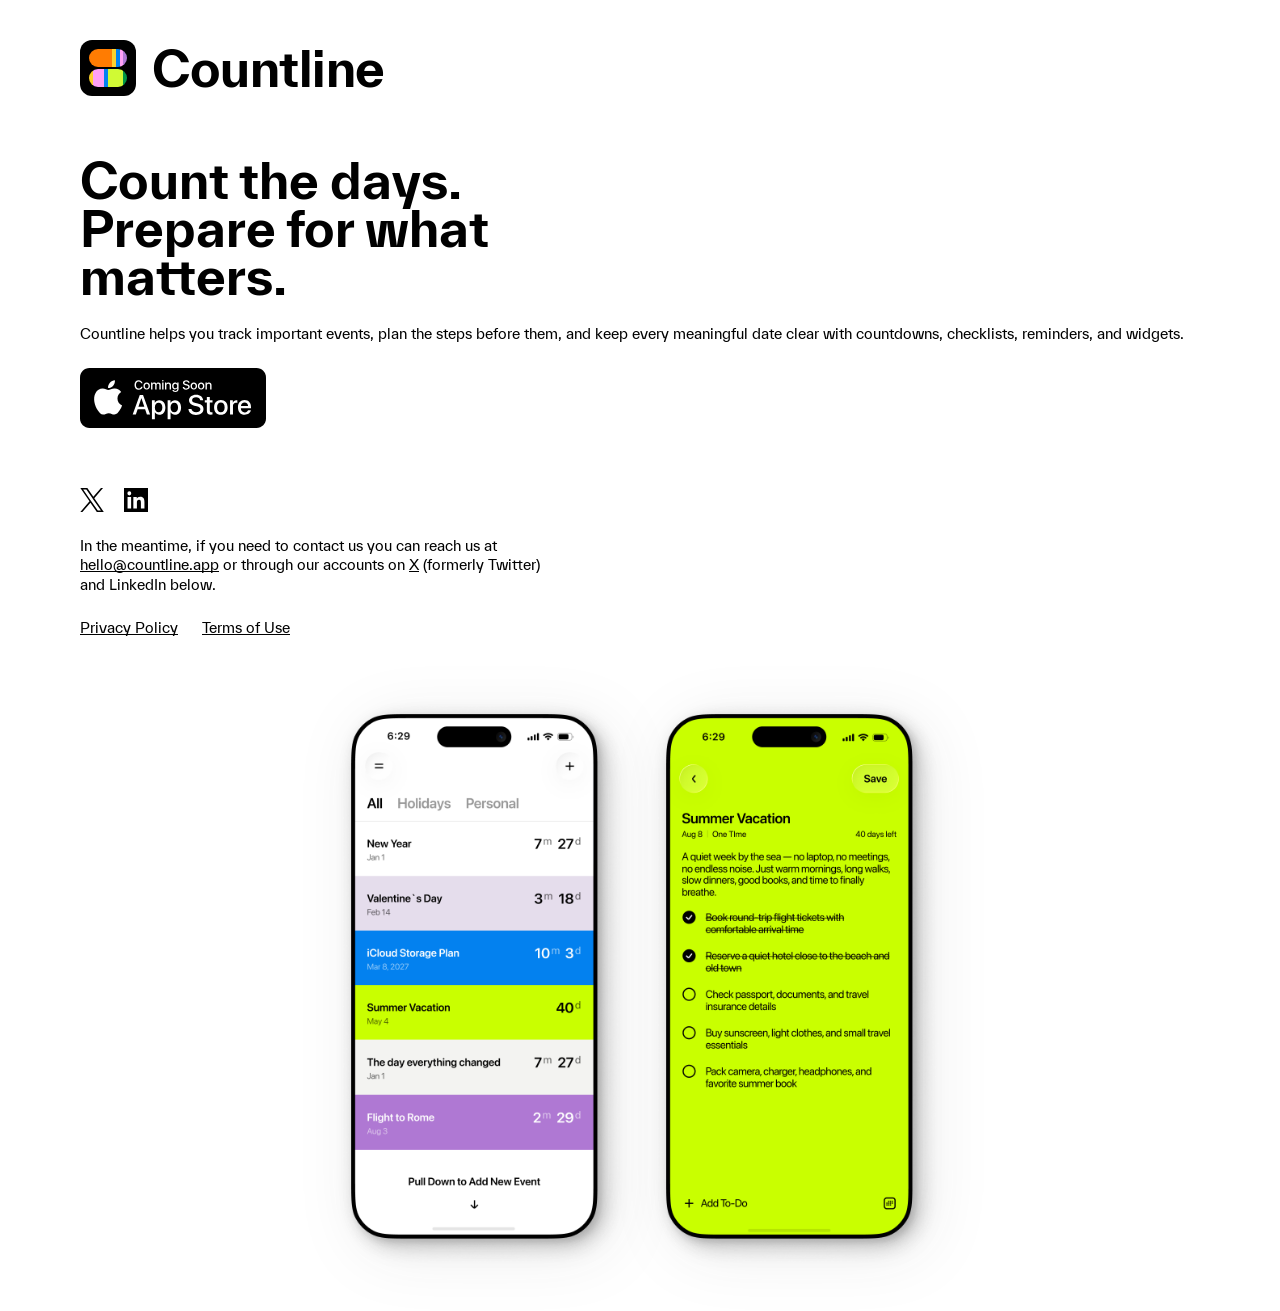
==== index.html @ 4ecd0f6c "clicky" ====
<!DOCTYPE html>
<html lang="en">
<head>
  <meta charset="UTF-8">
  <meta name="viewport" content="width=device-width, initial-scale=1.0">
  <link rel="icon" type="image/svg+xml" href="img/favicon.svg">
  <title>Countline — Count the days. Prepare for what matters.</title>
  <meta name="description" content="Countline helps you track important events, plan the steps before them, and keep every meaningful date clear with countdowns, checklists, reminders, and widgets.">
  <style>
    @font-face {
      font-family: 'TWK Everett';
      src: url('font/TWKEverett-Regular-web.woff2') format('woff2'),
           url('font/TWKEverett-Regular-web.woff') format('woff'),
           url('font/TWKEverett-Regular-web.ttf') format('truetype');
      font-weight: 400;
      font-style: normal;
      font-display: swap;
    }
    @font-face {
      font-family: 'TWK Everett';
      src: url('font/TWKEverett-Bold-web.woff2') format('woff2'),
           url('font/TWKEverett-Bold-web.woff') format('woff'),
           url('font/TWKEverett-Bold-web.ttf') format('truetype');
      font-weight: 700;
      font-style: normal;
      font-display: swap;
    }

    *, *::before, *::after {
      margin: 0;
      padding: 0;
      box-sizing: border-box;
    }

    html {
      -webkit-text-size-adjust: 100%;
    }

    body {
      font-family: 'TWK Everett', sans-serif;
      background: #fff;
      color: #000;
      overflow-x: hidden;
      min-height: 100vh;
    }

    a {
      color: inherit;
    }

    .page {
      position: relative;
      width: 100%;
      max-width: 1440px;
      margin: 0 auto;
      height: 100vh;
      padding: 0 120px;
      overflow: hidden;
    }

    /* ── Logo ── */
    .logo {
      display: flex;
      align-items: center;
      gap: 16px;
      position: absolute;
      top: 60px;
      left: 120px;
    }

    .logo-icon {
      width: 56px;
      height: 56px;
      background: #000;
      border-radius: 12px;
      position: relative;
      overflow: hidden;
      flex-shrink: 0;
    }

    .logo-icon .row {
      position: absolute;
      left: 8.75px;
      height: 18.15px;
      width: 38.5px;
      display: flex;
      border-radius: 124px;
      overflow: hidden;
    }

    .logo-icon .row:first-child { top: 8.75px; border-radius: 124px; }
    .logo-icon .row:last-child { bottom: 8.75px; border-radius: 248px; }

    .logo-icon .bar { height: 100%; }
    .logo-icon .row:first-child .bar:nth-child(1) { width: 23.1px; background: #ff7c02; }
    .logo-icon .row:first-child .bar:nth-child(2) { width: 3.85px; background: #fcd12d; }
    .logo-icon .row:first-child .bar:nth-child(3) { width: 3.85px; background: #0381ef; }
    .logo-icon .row:first-child .bar:nth-child(4) { width: 3.85px; background: #ffa0f6; }
    .logo-icon .row:first-child .bar:nth-child(5) { width: 3.85px; background: #af78d3; }
    .logo-icon .row:last-child .bar:nth-child(1) { width: 3.85px; background: #fcd12d; }
    .logo-icon .row:last-child .bar:nth-child(2) { width: 11.55px; background: #ffa0f6; }
    .logo-icon .row:last-child .bar:nth-child(3) { width: 3.85px; background: #0381ef; }
    .logo-icon .row:last-child .bar:nth-child(4) { width: 15.4px; background: #d0fa34; }
    .logo-icon .row:last-child .bar:nth-child(5) { width: 3.85px; background: #019644; }

    .logo-text {
      font-weight: 700;
      font-size: 48px;
      line-height: 1;
      letter-spacing: -0.01em;
    }

    /* ── Content ── */
    .content {
      position: absolute;
      top: calc(50% - 39px);
      transform: translateY(-50%);
      left: 120px;
      max-width: 480px;
      display: flex;
      flex-direction: column;
      gap: 24px;
    }

    .headline {
      font-weight: 700;
      font-size: 48px;
      line-height: 1;
    }

    .description {
      font-weight: 400;
      font-size: 14px;
      line-height: 1.4;
    }

    /* ── App Store Button ── */
    .store-button {
      display: inline-block;
      transition: opacity 0.2s;
    }

    .store-button:hover {
      opacity: 0.85;
    }

    .store-button img {
      display: block;
      width: 186px;
      height: 60px;
    }

    /* ── Bottom Section ── */
    .bottom {
      position: absolute;
      bottom: 60px;
      left: 120px;
      max-width: 480px;
      display: flex;
      flex-direction: column;
      gap: 24px;
    }

    .social-icons {
      display: flex;
      align-items: center;
      gap: 20px;
    }

    .social-icons a {
      display: flex;
      text-decoration: none;
      color: #000;
      transition: opacity 0.2s;
    }

    .social-icons a:hover {
      opacity: 0.6;
    }

    .social-icons svg {
      width: 24px;
      height: 24px;
    }

    .contact-text {
      font-size: 14px;
      line-height: 1.4;
      font-weight: 400;
    }

    .contact-text a {
      text-decoration: underline;
      text-decoration-skip-ink: none;
    }

    .legal-links {
      display: flex;
      gap: 24px;
      font-size: 14px;
      line-height: 1.4;
    }

    .legal-links a {
      text-decoration: underline;
      text-decoration-skip-ink: none;
    }

    /* ── Phone Mockups ── */
    .phones {
      position: absolute;
      left: 620px;
      right: 120px;
      top: 60px;
      bottom: 60px;
      display: flex;
      gap: 20px;
      align-items: center;
      justify-content: center;
    }

    .phone {
      flex: 1 1 0;
      min-width: 0;
      max-height: 100%;
      display: flex;
      align-items: center;
      justify-content: center;
      filter: drop-shadow(5px 5px 10px rgba(28,28,28,0.15)) drop-shadow(10px 10px 30px rgba(28,28,28,0.1));
    }

    .phone img {
      display: block;
      max-height: calc(100vh - 120px);
      max-width: 100%;
      width: auto;
      height: auto;
    }

    /* ── Responsive: Large screens ── */
    @media (min-width: 1441px) {
      .page {
        max-width: none;
        padding: 0 6vw;
      }

      .logo {
        left: 6vw;
      }

      .content {
        left: 6vw;
      }

      .bottom {
        left: 6vw;
      }

      .phones {
        left: calc(6vw + 540px);
        right: 6vw;
      }
    }

    /* ── Responsive: Tablet ── */
    @media (max-width: 1320px) {
      .page {
        height: auto;
        min-height: auto;
        padding: 40px 80px;
        overflow: visible;
      }

      .logo {
        position: static;
      }

      .content {
        position: static;
        transform: none;
        max-width: 100%;
        margin-top: 60px;
      }

      .bottom {
        position: static;
        max-width: 480px;
        margin-top: 60px;
      }

      .phones {
        position: relative;
        left: auto;
        right: auto;
        top: auto;
        bottom: auto;
        margin-top: 60px;
        margin-left: -10px;
        margin-right: -10px;
        justify-content: center;
      }

      .phone {
        width: 295px;
        flex: 0 0 auto;
        max-height: none;
      }

      .phone img {
        width: 100%;
        height: auto;
        max-height: none;
        max-width: none;
      }
    }

    /* ── Responsive: Mobile ── */
    @media (max-width: 520px) {
      .page {
        padding: 20px;
      }

      .logo {
        gap: 11px;
      }

      .logo-icon {
        width: 40px;
        height: 40px;
        border-radius: 9px;
      }

      .logo-icon .row {
        left: 6.25px;
        height: 13px;
        width: 27.5px;
      }

      .logo-icon .row:first-child { top: 6.25px; }
      .logo-icon .row:last-child { bottom: 6.25px; }

      .logo-icon .row:first-child .bar:nth-child(1) { width: 16.5px; }
      .logo-icon .row:first-child .bar:nth-child(2) { width: 2.75px; }
      .logo-icon .row:first-child .bar:nth-child(3) { width: 2.75px; }
      .logo-icon .row:first-child .bar:nth-child(4) { width: 2.75px; }
      .logo-icon .row:first-child .bar:nth-child(5) { width: 2.75px; }
      .logo-icon .row:last-child .bar:nth-child(1) { width: 2.75px; }
      .logo-icon .row:last-child .bar:nth-child(2) { width: 8.25px; }
      .logo-icon .row:last-child .bar:nth-child(3) { width: 2.75px; }
      .logo-icon .row:last-child .bar:nth-child(4) { width: 11px; }
      .logo-icon .row:last-child .bar:nth-child(5) { width: 2.75px; }

      .logo-text {
        font-size: 34px;
      }

      .content {
        margin-top: 40px;
      }

      .headline {
        font-size: 36px;
      }

      .phones {
        margin-top: 40px;
        margin-left: -20px;
        margin-right: -20px;
        padding: 0 20px;
        justify-content: center;
      }

      .phone-2 {
        display: none;
      }
    }

    @media (max-width: 380px) {
      .phone {
        width: 270px;
      }
    }
  </style>
</head>
<body>
  <div class="page">
    <!-- Logo -->
    <div class="logo">
      <div class="logo-icon">
        <div class="row">
          <div class="bar"></div>
          <div class="bar"></div>
          <div class="bar"></div>
          <div class="bar"></div>
          <div class="bar"></div>
        </div>
        <div class="row">
          <div class="bar"></div>
          <div class="bar"></div>
          <div class="bar"></div>
          <div class="bar"></div>
          <div class="bar"></div>
        </div>
      </div>
      <span class="logo-text">Countline</span>
    </div>

    <!-- Main Content -->
    <div class="content">
      <h1 class="headline">Count the days.<br>Prepare for what<br>matters.</h1>
      <p class="description">Countline helps you track important events, plan the steps before them, and keep every meaningful date clear with countdowns, checklists, reminders, and widgets.</p>
      <a href="#" class="store-button" aria-label="Download on the App Store">
        <img src="img/appstore-button.svg" alt="Coming Soon on the App Store" width="186" height="60">
      </a>
    </div>

    <!-- Bottom -->
    <div class="bottom">
      <div class="social-icons">
        <a href="https://x.com/countlineapp" target="_blank" rel="noopener" aria-label="X (formerly Twitter)">
          <svg viewBox="0 0 24 24" fill="none" xmlns="http://www.w3.org/2000/svg">
            <path d="M14.29 10.16L23.03 0h-2.07l-7.6 8.83L7.33 0H.34l9.16 13.34L.34 24h2.07l8.01-9.31 6.4 9.31h6.99l-9.5-13.84Zm-2.84 3.3l-.93-1.33L3.16 1.56h3.18l5.96 8.53.93 1.33 7.75 11.09h-3.18l-6.35-9.05Z" fill="currentColor"/>
          </svg>
        </a>
        <a href="https://linkedin.com/company/countlineapp" target="_blank" rel="noopener" aria-label="LinkedIn">
          <svg viewBox="0 0 24 24" fill="none" xmlns="http://www.w3.org/2000/svg">
            <path d="M24 24H0V0h24v24ZM3.55 20.46h3.57V9H3.55v11.46ZM16.18 8.72c-1.73 0-2.9.95-3.37 1.85h-.05V9H9.35v11.46h3.56v-5.67c0-1.49.28-2.94 2.13-2.94 1.83 0 1.85 1.71 1.85 3.04v5.57h3.56v-6.28c0-3.09-.67-5.46-4.27-5.46ZM5.33 3.3a2.07 2.07 0 0 0 0 4.13 2.07 2.07 0 0 0 0-4.13Z" fill="currentColor"/>
          </svg>
        </a>
      </div>
      <p class="contact-text">In the meantime, if you need to contact us you can reach us at <a href="mailto:hello@countline.app">hello@countline.app</a> or through our accounts on <a href="https://x.com/countlineapp" target="_blank" rel="noopener">X</a> (formerly Twitter) and LinkedIn below.</p>
      <div class="legal-links">
        <a href="privacy.html">Privacy Policy</a>
        <a href="terms.html">Terms of Use</a>
      </div>
    </div>

    <!-- Phone Mockups -->
    <div class="phones">
      <div class="phone phone-1">
        <img src="img/phone-events.png" alt="Countline app showing event countdown list" width="730" height="1418">
      </div>
      <div class="phone phone-2">
        <img src="img/phone-detail.png" alt="Countline app showing Summer Vacation event details with checklist" width="730" height="1418">
      </div>
    </div>
  </div>
  <script async data-id="101505988" src="//static.getclicky.com/js"></script>
  <noscript><p><img alt="Clicky" width="1" height="1" src="//in.getclicky.com/101505988ns.gif" /></p></noscript>
</body>
</html>
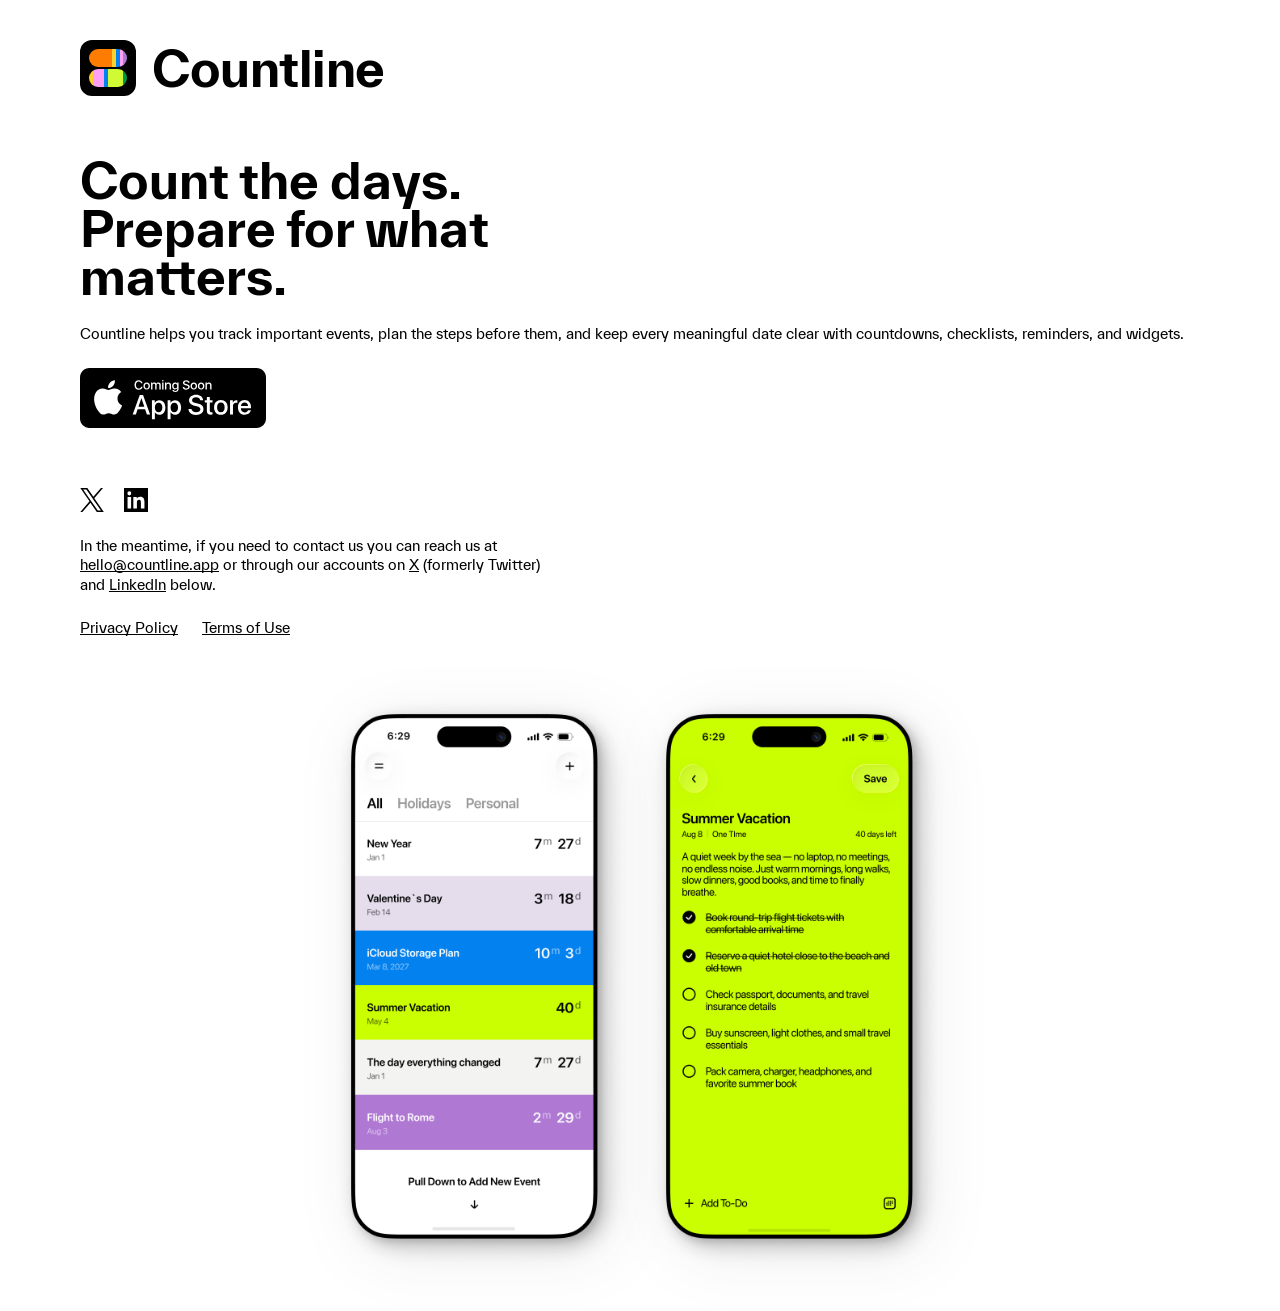
==== commit 35b538b6: "linkedin link" ====
--- a/index.html
+++ b/index.html
@@ -4,8 +4,9 @@
   <meta charset="UTF-8">
   <meta name="viewport" content="width=device-width, initial-scale=1.0">
   <link rel="icon" type="image/svg+xml" href="img/favicon.svg">
-  <title>Countline — Count the days. Prepare for what matters.</title>
-  <meta name="description" content="Countline helps you track important events, plan the steps before them, and keep every meaningful date clear with countdowns, checklists, reminders, and widgets.">
+  <title>Countline — Countdown App for Important Dates</title>
+  <meta name="description" content="Count days until important events, plan with checklists, set reminders, and keep upcoming moments visible with clean widgets.">
+  <meta name="keywords" content="countdown app, event planner, date tracker, days counter, checklist app, reminders, widgets, birthday countdown, vacation countdown, anniversary countdown, goal tracker, holiday countdown, milestone tracker, todo checklist, personal planner">
   <style>
     @font-face {
       font-family: 'TWK Everett';
@@ -428,7 +429,7 @@
           </svg>
         </a>
       </div>
-      <p class="contact-text">In the meantime, if you need to contact us you can reach us at <a href="mailto:hello@countline.app">hello@countline.app</a> or through our accounts on <a href="https://x.com/countlineapp" target="_blank" rel="noopener">X</a> (formerly Twitter) and LinkedIn below.</p>
+      <p class="contact-text">In the meantime, if you need to contact us you can reach us at <a href="mailto:hello@countline.app">hello@countline.app</a> or through our accounts on <a href="https://x.com/countlineapp" target="_blank" rel="noopener">X</a> (formerly Twitter) and <a href="https://linkedin.com/company/countlineapp" target="_blank" rel="noopener">LinkedIn</a> below.</p>
       <div class="legal-links">
         <a href="privacy.html">Privacy Policy</a>
         <a href="terms.html">Terms of Use</a>
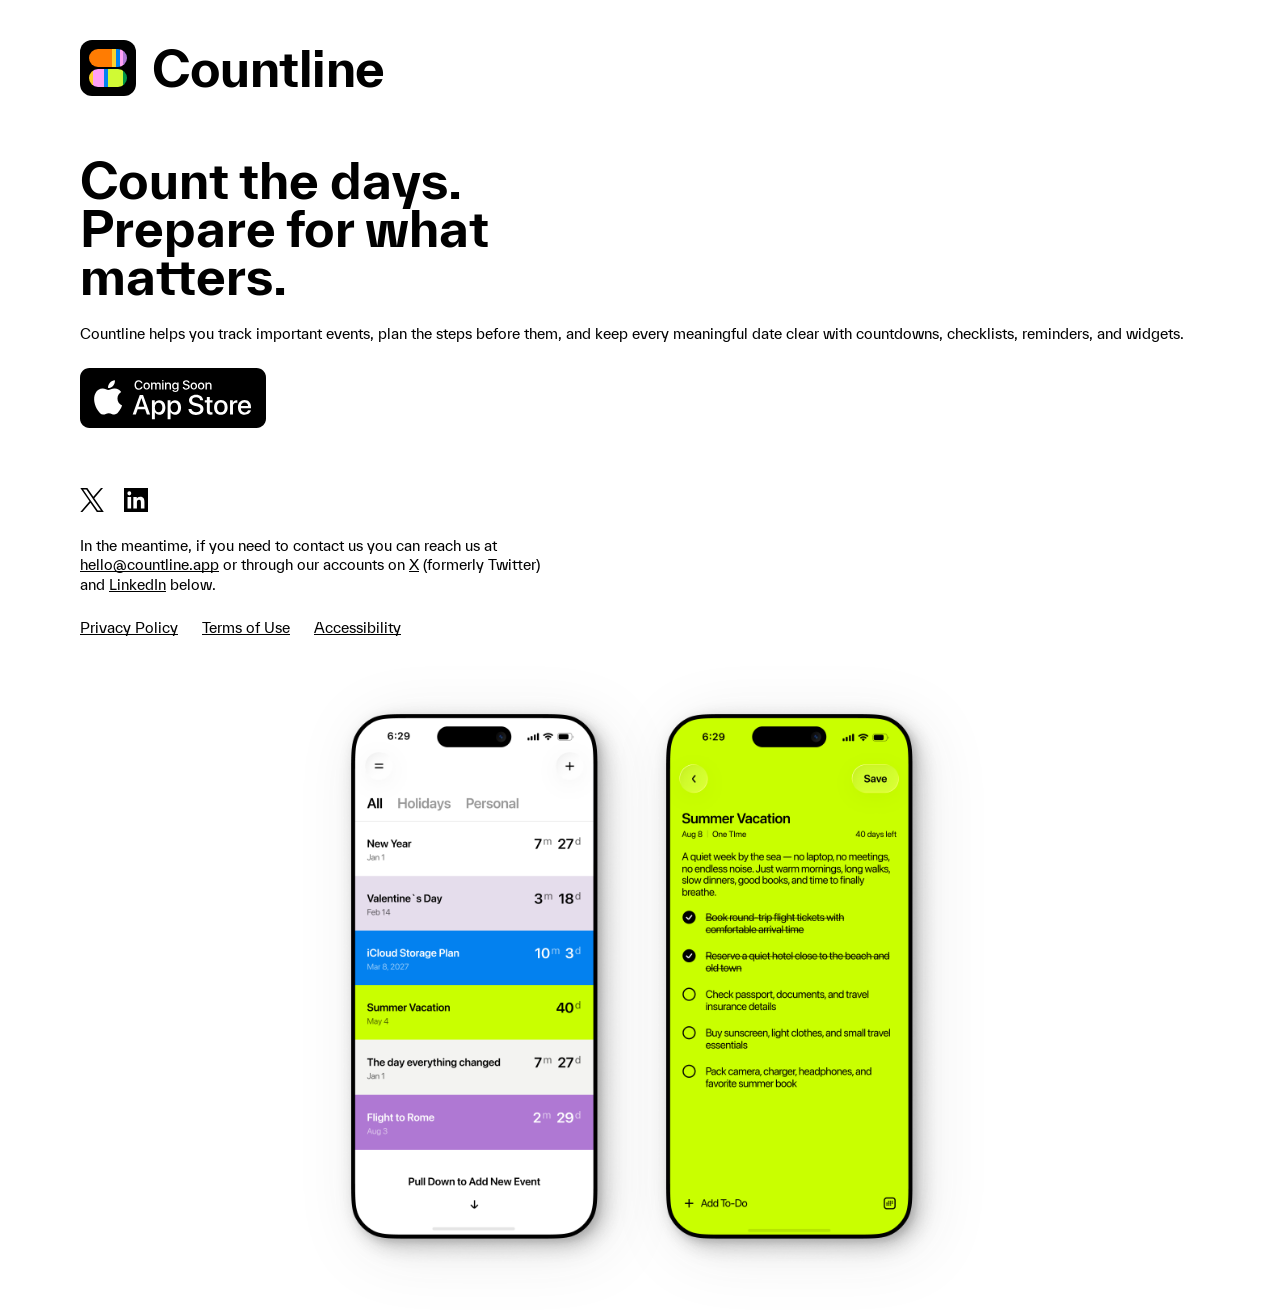
==== commit e16aded9: "accessibility" ====
--- a/index.html
+++ b/index.html
@@ -7,383 +7,9 @@
   <title>Countline — Countdown App for Important Dates</title>
   <meta name="description" content="Count days until important events, plan with checklists, set reminders, and keep upcoming moments visible with clean widgets.">
   <meta name="keywords" content="countdown app, event planner, date tracker, days counter, checklist app, reminders, widgets, birthday countdown, vacation countdown, anniversary countdown, goal tracker, holiday countdown, milestone tracker, todo checklist, personal planner">
-  <style>
-    @font-face {
-      font-family: 'TWK Everett';
-      src: url('font/TWKEverett-Regular-web.woff2') format('woff2'),
-           url('font/TWKEverett-Regular-web.woff') format('woff'),
-           url('font/TWKEverett-Regular-web.ttf') format('truetype');
-      font-weight: 400;
-      font-style: normal;
-      font-display: swap;
-    }
-    @font-face {
-      font-family: 'TWK Everett';
-      src: url('font/TWKEverett-Bold-web.woff2') format('woff2'),
-           url('font/TWKEverett-Bold-web.woff') format('woff'),
-           url('font/TWKEverett-Bold-web.ttf') format('truetype');
-      font-weight: 700;
-      font-style: normal;
-      font-display: swap;
-    }
-
-    *, *::before, *::after {
-      margin: 0;
-      padding: 0;
-      box-sizing: border-box;
-    }
-
-    html {
-      -webkit-text-size-adjust: 100%;
-    }
-
-    body {
-      font-family: 'TWK Everett', sans-serif;
-      background: #fff;
-      color: #000;
-      overflow-x: hidden;
-      min-height: 100vh;
-    }
-
-    a {
-      color: inherit;
-    }
-
-    .page {
-      position: relative;
-      width: 100%;
-      max-width: 1440px;
-      margin: 0 auto;
-      height: 100vh;
-      padding: 0 120px;
-      overflow: hidden;
-    }
-
-    /* ── Logo ── */
-    .logo {
-      display: flex;
-      align-items: center;
-      gap: 16px;
-      position: absolute;
-      top: 60px;
-      left: 120px;
-    }
-
-    .logo-icon {
-      width: 56px;
-      height: 56px;
-      background: #000;
-      border-radius: 12px;
-      position: relative;
-      overflow: hidden;
-      flex-shrink: 0;
-    }
-
-    .logo-icon .row {
-      position: absolute;
-      left: 8.75px;
-      height: 18.15px;
-      width: 38.5px;
-      display: flex;
-      border-radius: 124px;
-      overflow: hidden;
-    }
-
-    .logo-icon .row:first-child { top: 8.75px; border-radius: 124px; }
-    .logo-icon .row:last-child { bottom: 8.75px; border-radius: 248px; }
-
-    .logo-icon .bar { height: 100%; }
-    .logo-icon .row:first-child .bar:nth-child(1) { width: 23.1px; background: #ff7c02; }
-    .logo-icon .row:first-child .bar:nth-child(2) { width: 3.85px; background: #fcd12d; }
-    .logo-icon .row:first-child .bar:nth-child(3) { width: 3.85px; background: #0381ef; }
-    .logo-icon .row:first-child .bar:nth-child(4) { width: 3.85px; background: #ffa0f6; }
-    .logo-icon .row:first-child .bar:nth-child(5) { width: 3.85px; background: #af78d3; }
-    .logo-icon .row:last-child .bar:nth-child(1) { width: 3.85px; background: #fcd12d; }
-    .logo-icon .row:last-child .bar:nth-child(2) { width: 11.55px; background: #ffa0f6; }
-    .logo-icon .row:last-child .bar:nth-child(3) { width: 3.85px; background: #0381ef; }
-    .logo-icon .row:last-child .bar:nth-child(4) { width: 15.4px; background: #d0fa34; }
-    .logo-icon .row:last-child .bar:nth-child(5) { width: 3.85px; background: #019644; }
-
-    .logo-text {
-      font-weight: 700;
-      font-size: 48px;
-      line-height: 1;
-      letter-spacing: -0.01em;
-    }
-
-    /* ── Content ── */
-    .content {
-      position: absolute;
-      top: calc(50% - 39px);
-      transform: translateY(-50%);
-      left: 120px;
-      max-width: 480px;
-      display: flex;
-      flex-direction: column;
-      gap: 24px;
-    }
-
-    .headline {
-      font-weight: 700;
-      font-size: 48px;
-      line-height: 1;
-    }
-
-    .description {
-      font-weight: 400;
-      font-size: 14px;
-      line-height: 1.4;
-    }
-
-    /* ── App Store Button ── */
-    .store-button {
-      display: inline-block;
-      transition: opacity 0.2s;
-    }
-
-    .store-button:hover {
-      opacity: 0.85;
-    }
-
-    .store-button img {
-      display: block;
-      width: 186px;
-      height: 60px;
-    }
-
-    /* ── Bottom Section ── */
-    .bottom {
-      position: absolute;
-      bottom: 60px;
-      left: 120px;
-      max-width: 480px;
-      display: flex;
-      flex-direction: column;
-      gap: 24px;
-    }
-
-    .social-icons {
-      display: flex;
-      align-items: center;
-      gap: 20px;
-    }
-
-    .social-icons a {
-      display: flex;
-      text-decoration: none;
-      color: #000;
-      transition: opacity 0.2s;
-    }
-
-    .social-icons a:hover {
-      opacity: 0.6;
-    }
-
-    .social-icons svg {
-      width: 24px;
-      height: 24px;
-    }
-
-    .contact-text {
-      font-size: 14px;
-      line-height: 1.4;
-      font-weight: 400;
-    }
-
-    .contact-text a {
-      text-decoration: underline;
-      text-decoration-skip-ink: none;
-    }
-
-    .legal-links {
-      display: flex;
-      gap: 24px;
-      font-size: 14px;
-      line-height: 1.4;
-    }
-
-    .legal-links a {
-      text-decoration: underline;
-      text-decoration-skip-ink: none;
-    }
-
-    /* ── Phone Mockups ── */
-    .phones {
-      position: absolute;
-      left: 620px;
-      right: 120px;
-      top: 60px;
-      bottom: 60px;
-      display: flex;
-      gap: 20px;
-      align-items: center;
-      justify-content: center;
-    }
-
-    .phone {
-      flex: 1 1 0;
-      min-width: 0;
-      max-height: 100%;
-      display: flex;
-      align-items: center;
-      justify-content: center;
-      filter: drop-shadow(5px 5px 10px rgba(28,28,28,0.15)) drop-shadow(10px 10px 30px rgba(28,28,28,0.1));
-    }
-
-    .phone img {
-      display: block;
-      max-height: calc(100vh - 120px);
-      max-width: 100%;
-      width: auto;
-      height: auto;
-    }
-
-    /* ── Responsive: Large screens ── */
-    @media (min-width: 1441px) {
-      .page {
-        max-width: none;
-        padding: 0 6vw;
-      }
-
-      .logo {
-        left: 6vw;
-      }
-
-      .content {
-        left: 6vw;
-      }
-
-      .bottom {
-        left: 6vw;
-      }
-
-      .phones {
-        left: calc(6vw + 540px);
-        right: 6vw;
-      }
-    }
-
-    /* ── Responsive: Tablet ── */
-    @media (max-width: 1320px) {
-      .page {
-        height: auto;
-        min-height: auto;
-        padding: 40px 80px;
-        overflow: visible;
-      }
-
-      .logo {
-        position: static;
-      }
-
-      .content {
-        position: static;
-        transform: none;
-        max-width: 100%;
-        margin-top: 60px;
-      }
-
-      .bottom {
-        position: static;
-        max-width: 480px;
-        margin-top: 60px;
-      }
-
-      .phones {
-        position: relative;
-        left: auto;
-        right: auto;
-        top: auto;
-        bottom: auto;
-        margin-top: 60px;
-        margin-left: -10px;
-        margin-right: -10px;
-        justify-content: center;
-      }
-
-      .phone {
-        width: 295px;
-        flex: 0 0 auto;
-        max-height: none;
-      }
-
-      .phone img {
-        width: 100%;
-        height: auto;
-        max-height: none;
-        max-width: none;
-      }
-    }
-
-    /* ── Responsive: Mobile ── */
-    @media (max-width: 520px) {
-      .page {
-        padding: 20px;
-      }
-
-      .logo {
-        gap: 11px;
-      }
-
-      .logo-icon {
-        width: 40px;
-        height: 40px;
-        border-radius: 9px;
-      }
-
-      .logo-icon .row {
-        left: 6.25px;
-        height: 13px;
-        width: 27.5px;
-      }
-
-      .logo-icon .row:first-child { top: 6.25px; }
-      .logo-icon .row:last-child { bottom: 6.25px; }
-
-      .logo-icon .row:first-child .bar:nth-child(1) { width: 16.5px; }
-      .logo-icon .row:first-child .bar:nth-child(2) { width: 2.75px; }
-      .logo-icon .row:first-child .bar:nth-child(3) { width: 2.75px; }
-      .logo-icon .row:first-child .bar:nth-child(4) { width: 2.75px; }
-      .logo-icon .row:first-child .bar:nth-child(5) { width: 2.75px; }
-      .logo-icon .row:last-child .bar:nth-child(1) { width: 2.75px; }
-      .logo-icon .row:last-child .bar:nth-child(2) { width: 8.25px; }
-      .logo-icon .row:last-child .bar:nth-child(3) { width: 2.75px; }
-      .logo-icon .row:last-child .bar:nth-child(4) { width: 11px; }
-      .logo-icon .row:last-child .bar:nth-child(5) { width: 2.75px; }
-
-      .logo-text {
-        font-size: 34px;
-      }
-
-      .content {
-        margin-top: 40px;
-      }
-
-      .headline {
-        font-size: 36px;
-      }
-
-      .phones {
-        margin-top: 40px;
-        margin-left: -20px;
-        margin-right: -20px;
-        padding: 0 20px;
-        justify-content: center;
-      }
-
-      .phone-2 {
-        display: none;
-      }
-    }
-
-    @media (max-width: 380px) {
-      .phone {
-        width: 270px;
-      }
-    }
-  </style>
+  <link rel="stylesheet" href="style.css">
 </head>
-<body>
+<body class="home">
   <div class="page">
     <!-- Logo -->
     <div class="logo">
@@ -433,6 +59,7 @@
       <div class="legal-links">
         <a href="privacy.html">Privacy Policy</a>
         <a href="terms.html">Terms of Use</a>
+        <a href="accessibility.html">Accessibility</a>
       </div>
     </div>
 
--- a/style.css
+++ b/style.css
@@ -0,0 +1,449 @@
+/* ══════════════════════════════════════
+   Countline — Global Styles
+   ══════════════════════════════════════ */
+
+/* ── Fonts ── */
+@font-face {
+  font-family: 'TWK Everett';
+  src: url('font/TWKEverett-Regular-web.woff2') format('woff2'),
+       url('font/TWKEverett-Regular-web.woff') format('woff'),
+       url('font/TWKEverett-Regular-web.ttf') format('truetype');
+  font-weight: 400;
+  font-style: normal;
+  font-display: swap;
+}
+@font-face {
+  font-family: 'TWK Everett';
+  src: url('font/TWKEverett-Bold-web.woff2') format('woff2'),
+       url('font/TWKEverett-Bold-web.woff') format('woff'),
+       url('font/TWKEverett-Bold-web.ttf') format('truetype');
+  font-weight: 700;
+  font-style: normal;
+  font-display: swap;
+}
+
+/* ── Reset ── */
+*, *::before, *::after {
+  margin: 0;
+  padding: 0;
+  box-sizing: border-box;
+}
+
+html {
+  -webkit-text-size-adjust: 100%;
+}
+
+body {
+  font-family: 'TWK Everett', sans-serif;
+  background: #fff;
+  color: #000;
+  overflow-x: hidden;
+}
+
+a {
+  color: inherit;
+}
+
+/* ── Logo ── */
+.logo {
+  display: flex;
+  align-items: center;
+  gap: 16px;
+  text-decoration: none;
+}
+
+.logo-icon {
+  width: 56px;
+  height: 56px;
+  background: #000;
+  border-radius: 12px;
+  position: relative;
+  overflow: hidden;
+  flex-shrink: 0;
+}
+
+.logo-icon .row {
+  position: absolute;
+  left: 8.75px;
+  height: 18.15px;
+  width: 38.5px;
+  display: flex;
+  border-radius: 124px;
+  overflow: hidden;
+}
+
+.logo-icon .row:first-child { top: 8.75px; border-radius: 124px; }
+.logo-icon .row:last-child { bottom: 8.75px; border-radius: 248px; }
+
+.logo-icon .bar { height: 100%; }
+.logo-icon .row:first-child .bar:nth-child(1) { width: 23.1px; background: #ff7c02; }
+.logo-icon .row:first-child .bar:nth-child(2) { width: 3.85px; background: #fcd12d; }
+.logo-icon .row:first-child .bar:nth-child(3) { width: 3.85px; background: #0381ef; }
+.logo-icon .row:first-child .bar:nth-child(4) { width: 3.85px; background: #ffa0f6; }
+.logo-icon .row:first-child .bar:nth-child(5) { width: 3.85px; background: #af78d3; }
+.logo-icon .row:last-child .bar:nth-child(1) { width: 3.85px; background: #fcd12d; }
+.logo-icon .row:last-child .bar:nth-child(2) { width: 11.55px; background: #ffa0f6; }
+.logo-icon .row:last-child .bar:nth-child(3) { width: 3.85px; background: #0381ef; }
+.logo-icon .row:last-child .bar:nth-child(4) { width: 15.4px; background: #d0fa34; }
+.logo-icon .row:last-child .bar:nth-child(5) { width: 3.85px; background: #019644; }
+
+.logo-text {
+  font-weight: 700;
+  font-size: 48px;
+  line-height: 1;
+  letter-spacing: -0.01em;
+}
+
+
+/* ══════════════════════════════════════
+   Home Page
+   ══════════════════════════════════════ */
+
+body.home {
+  min-height: 100vh;
+}
+
+body.home .page {
+  position: relative;
+  width: 100%;
+  max-width: 1440px;
+  margin: 0 auto;
+  height: 100vh;
+  padding: 0 120px;
+  overflow: hidden;
+}
+
+body.home .logo {
+  position: absolute;
+  top: 60px;
+  left: 120px;
+}
+
+/* ── Content ── */
+.content {
+  position: absolute;
+  top: calc(50% - 39px);
+  transform: translateY(-50%);
+  left: 120px;
+  max-width: 480px;
+  display: flex;
+  flex-direction: column;
+  gap: 24px;
+}
+
+.headline {
+  font-weight: 700;
+  font-size: 48px;
+  line-height: 1;
+}
+
+.description {
+  font-weight: 400;
+  font-size: 14px;
+  line-height: 1.4;
+}
+
+/* ── App Store Button ── */
+.store-button {
+  display: inline-block;
+  transition: opacity 0.2s;
+}
+
+.store-button:hover {
+  opacity: 0.85;
+}
+
+.store-button img {
+  display: block;
+  width: 186px;
+  height: 60px;
+}
+
+/* ── Bottom Section ── */
+.bottom {
+  position: absolute;
+  bottom: 60px;
+  left: 120px;
+  max-width: 480px;
+  display: flex;
+  flex-direction: column;
+  gap: 24px;
+}
+
+.social-icons {
+  display: flex;
+  align-items: center;
+  gap: 20px;
+}
+
+.social-icons a {
+  display: flex;
+  text-decoration: none;
+  color: #000;
+  transition: opacity 0.2s;
+}
+
+.social-icons a:hover {
+  opacity: 0.6;
+}
+
+.social-icons svg {
+  width: 24px;
+  height: 24px;
+}
+
+.contact-text {
+  font-size: 14px;
+  line-height: 1.4;
+  font-weight: 400;
+}
+
+.contact-text a {
+  text-decoration: underline;
+  text-decoration-skip-ink: none;
+}
+
+.legal-links {
+  display: flex;
+  gap: 24px;
+  font-size: 14px;
+  line-height: 1.4;
+}
+
+.legal-links a {
+  text-decoration: underline;
+  text-decoration-skip-ink: none;
+}
+
+/* ── Phone Mockups ── */
+.phones {
+  position: absolute;
+  left: 620px;
+  right: 120px;
+  top: 60px;
+  bottom: 60px;
+  display: flex;
+  gap: 20px;
+  align-items: center;
+  justify-content: center;
+}
+
+.phone {
+  flex: 1 1 0;
+  min-width: 0;
+  max-height: 100%;
+  display: flex;
+  align-items: center;
+  justify-content: center;
+  filter: drop-shadow(5px 5px 10px rgba(28,28,28,0.15)) drop-shadow(10px 10px 30px rgba(28,28,28,0.1));
+}
+
+.phone img {
+  display: block;
+  max-height: calc(100vh - 120px);
+  max-width: 100%;
+  width: auto;
+  height: auto;
+}
+
+/* ── Home: Large screens ── */
+@media (min-width: 1441px) {
+  body.home .page {
+    max-width: none;
+    padding: 0 6vw;
+  }
+
+  body.home .logo {
+    left: 6vw;
+  }
+
+  .content {
+    left: 6vw;
+  }
+
+  .bottom {
+    left: 6vw;
+  }
+
+  .phones {
+    left: calc(6vw + 540px);
+    right: 6vw;
+  }
+}
+
+/* ── Home: Tablet ── */
+@media (max-width: 1320px) {
+  body.home .page {
+    height: auto;
+    min-height: auto;
+    padding: 40px 80px;
+    overflow: visible;
+  }
+
+  body.home .logo {
+    position: static;
+  }
+
+  .content {
+    position: static;
+    transform: none;
+    max-width: 100%;
+    margin-top: 60px;
+  }
+
+  .bottom {
+    position: static;
+    max-width: 480px;
+    margin-top: 60px;
+  }
+
+  .phones {
+    position: relative;
+    left: auto;
+    right: auto;
+    top: auto;
+    bottom: auto;
+    margin-top: 60px;
+    margin-left: -10px;
+    margin-right: -10px;
+    justify-content: center;
+  }
+
+  .phone {
+    width: 295px;
+    flex: 0 0 auto;
+    max-height: none;
+  }
+
+  .phone img {
+    width: 100%;
+    height: auto;
+    max-height: none;
+    max-width: none;
+  }
+}
+
+/* ── Home: Mobile ── */
+@media (max-width: 520px) {
+  body.home .page {
+    padding: 20px;
+  }
+
+  .content {
+    margin-top: 40px;
+  }
+
+  .headline {
+    font-size: 36px;
+  }
+
+  .phones {
+    margin-top: 40px;
+    margin-left: -20px;
+    margin-right: -20px;
+    padding: 0 20px;
+    justify-content: center;
+  }
+
+  .phone-2 {
+    display: none;
+  }
+}
+
+@media (max-width: 380px) {
+  .phone {
+    width: 270px;
+  }
+}
+
+
+/* ══════════════════════════════════════
+   Legal Pages (Privacy, Terms, Accessibility)
+   ══════════════════════════════════════ */
+
+body.legal .page {
+  width: 100%;
+  max-width: 1440px;
+  margin: 0 auto;
+  padding: 80px 120px;
+  display: flex;
+  flex-direction: column;
+  gap: 40px;
+}
+
+.title {
+  font-weight: 700;
+  font-size: 36px;
+  line-height: 1;
+}
+
+.text {
+  display: flex;
+  flex-direction: column;
+  gap: 24px;
+}
+
+.text h2 {
+  font-weight: 700;
+  font-size: 18px;
+  line-height: 20px;
+}
+
+.text p {
+  font-weight: 400;
+  font-size: 16px;
+  line-height: 18px;
+  letter-spacing: -0.43px;
+}
+
+
+/* ══════════════════════════════════════
+   Shared Responsive: Logo (Mobile)
+   ══════════════════════════════════════ */
+
+@media (max-width: 768px) {
+  body.legal .page {
+    padding: 40px 20px;
+    gap: 32px;
+  }
+
+  .title {
+    font-size: 28px;
+  }
+}
+
+@media (max-width: 768px), (max-width: 520px) {
+  .logo {
+    gap: 11px;
+  }
+
+  .logo-icon {
+    width: 40px;
+    height: 40px;
+    border-radius: 9px;
+  }
+
+  .logo-icon .row {
+    left: 6.25px;
+    height: 13px;
+    width: 27.5px;
+  }
+
+  .logo-icon .row:first-child { top: 6.25px; }
+  .logo-icon .row:last-child { bottom: 6.25px; }
+
+  .logo-icon .row:first-child .bar:nth-child(1) { width: 16.5px; }
+  .logo-icon .row:first-child .bar:nth-child(2) { width: 2.75px; }
+  .logo-icon .row:first-child .bar:nth-child(3) { width: 2.75px; }
+  .logo-icon .row:first-child .bar:nth-child(4) { width: 2.75px; }
+  .logo-icon .row:first-child .bar:nth-child(5) { width: 2.75px; }
+  .logo-icon .row:last-child .bar:nth-child(1) { width: 2.75px; }
+  .logo-icon .row:last-child .bar:nth-child(2) { width: 8.25px; }
+  .logo-icon .row:last-child .bar:nth-child(3) { width: 2.75px; }
+  .logo-icon .row:last-child .bar:nth-child(4) { width: 11px; }
+  .logo-icon .row:last-child .bar:nth-child(5) { width: 2.75px; }
+
+  .logo-text {
+    font-size: 34px;
+  }
+}
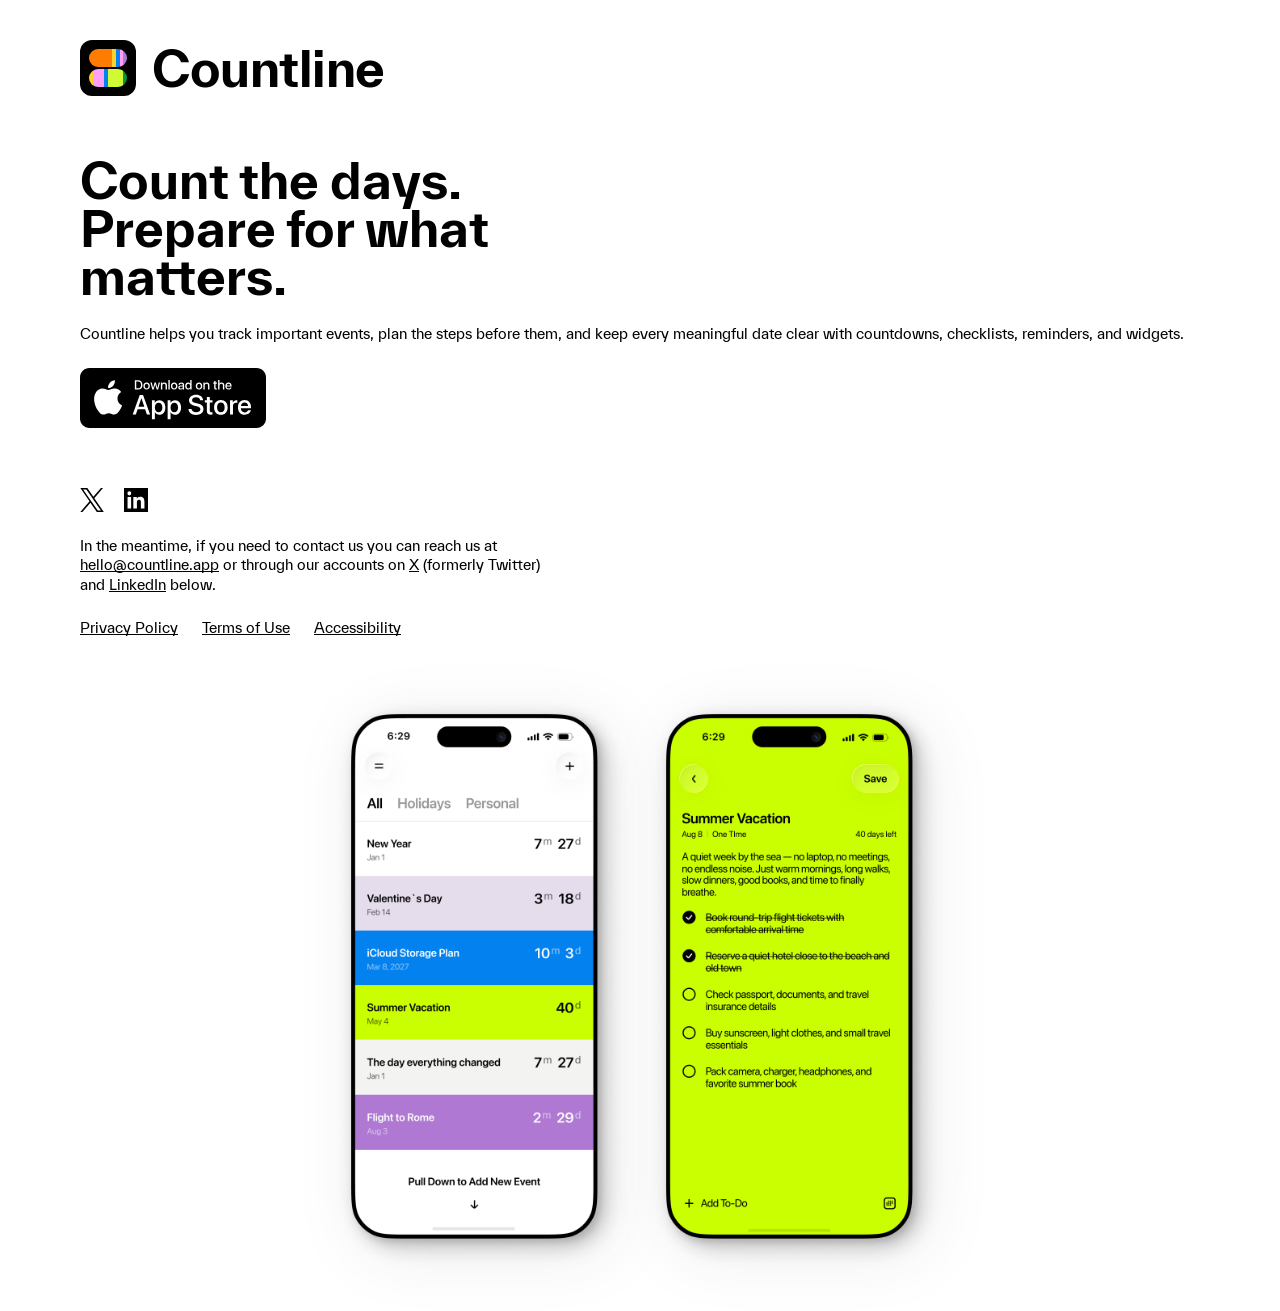
==== commit fa6b2325: "Add files via upload" ====
--- a/index.html
+++ b/index.html
@@ -36,7 +36,7 @@
     <div class="content">
       <h1 class="headline">Count the days.<br>Prepare for what<br>matters.</h1>
       <p class="description">Countline helps you track important events, plan the steps before them, and keep every meaningful date clear with countdowns, checklists, reminders, and widgets.</p>
-      <a href="#" class="store-button" aria-label="Download on the App Store">
+      <a href="https://apps.apple.com/app/id6771420862" class="store-button" aria-label="Download on the App Store">
         <img src="img/appstore-button.svg" alt="Coming Soon on the App Store" width="186" height="60">
       </a>
     </div>
--- a/style.css
+++ b/style.css
@@ -38,14 +38,30 @@
   background: #fff;
   color: #000;
   overflow-x: hidden;
+  overflow-y: scroll; /* prevent layout shift from scrollbar */
 }
 
 a {
   color: inherit;
 }
 
-/* ── Logo ── */
+
+/* ══════════════════════════════════════
+   Shared: Page & Logo
+   ══════════════════════════════════════ */
+
+.page {
+  position: relative;
+  max-width: 1440px;
+  margin: 0 auto;
+}
+
+/* Absolute on desktop, becomes static on ≤1320px */
 .logo {
+  position: absolute;
+  top: 60px;
+  left: 120px;
+  z-index: 1;
   display: flex;
   align-items: center;
   gap: 16px;
@@ -72,20 +88,20 @@
   overflow: hidden;
 }
 
-.logo-icon .row:first-child { top: 8.75px; border-radius: 124px; }
-.logo-icon .row:last-child { bottom: 8.75px; border-radius: 248px; }
+.logo-icon .row:first-child { top: 8.75px; }
+.logo-icon .row:last-child  { bottom: 8.75px; border-radius: 248px; }
 
 .logo-icon .bar { height: 100%; }
-.logo-icon .row:first-child .bar:nth-child(1) { width: 23.1px; background: #ff7c02; }
-.logo-icon .row:first-child .bar:nth-child(2) { width: 3.85px; background: #fcd12d; }
-.logo-icon .row:first-child .bar:nth-child(3) { width: 3.85px; background: #0381ef; }
-.logo-icon .row:first-child .bar:nth-child(4) { width: 3.85px; background: #ffa0f6; }
-.logo-icon .row:first-child .bar:nth-child(5) { width: 3.85px; background: #af78d3; }
-.logo-icon .row:last-child .bar:nth-child(1) { width: 3.85px; background: #fcd12d; }
-.logo-icon .row:last-child .bar:nth-child(2) { width: 11.55px; background: #ffa0f6; }
-.logo-icon .row:last-child .bar:nth-child(3) { width: 3.85px; background: #0381ef; }
-.logo-icon .row:last-child .bar:nth-child(4) { width: 15.4px; background: #d0fa34; }
-.logo-icon .row:last-child .bar:nth-child(5) { width: 3.85px; background: #019644; }
+.logo-icon .row:first-child .bar:nth-child(1) { width: 23.1px;  background: #ff7c02; }
+.logo-icon .row:first-child .bar:nth-child(2) { width: 3.85px;  background: #fcd12d; }
+.logo-icon .row:first-child .bar:nth-child(3) { width: 3.85px;  background: #0381ef; }
+.logo-icon .row:first-child .bar:nth-child(4) { width: 3.85px;  background: #ffa0f6; }
+.logo-icon .row:first-child .bar:nth-child(5) { width: 3.85px;  background: #af78d3; }
+.logo-icon .row:last-child  .bar:nth-child(1) { width: 3.85px;  background: #fcd12d; }
+.logo-icon .row:last-child  .bar:nth-child(2) { width: 11.55px; background: #ffa0f6; }
+.logo-icon .row:last-child  .bar:nth-child(3) { width: 3.85px;  background: #0381ef; }
+.logo-icon .row:last-child  .bar:nth-child(4) { width: 15.4px;  background: #d0fa34; }
+.logo-icon .row:last-child  .bar:nth-child(5) { width: 3.85px;  background: #019644; }
 
 .logo-text {
   font-weight: 700;
@@ -104,24 +120,15 @@
 }
 
 body.home .page {
-  position: relative;
-  width: 100%;
-  max-width: 1440px;
-  margin: 0 auto;
   height: 100vh;
   padding: 0 120px;
   overflow: hidden;
 }
 
-body.home .logo {
-  position: absolute;
-  top: 60px;
-  left: 120px;
-}
-
 /* ── Content ── */
 .content {
   position: absolute;
+  /* Visually centered with slight downward offset to balance the layout */
   top: calc(50% - 39px);
   transform: translateY(-50%);
   left: 120px;
@@ -198,7 +205,8 @@
   font-weight: 400;
 }
 
-.contact-text a {
+.contact-text a,
+.legal-links a {
   text-decoration: underline;
   text-decoration-skip-ink: none;
 }
@@ -208,11 +216,6 @@
   gap: 24px;
   font-size: 14px;
   line-height: 1.4;
-}
-
-.legal-links a {
-  text-decoration: underline;
-  text-decoration-skip-ink: none;
 }
 
 /* ── Phone Mockups ── */
@@ -235,7 +238,8 @@
   display: flex;
   align-items: center;
   justify-content: center;
-  filter: drop-shadow(5px 5px 10px rgba(28,28,28,0.15)) drop-shadow(10px 10px 30px rgba(28,28,28,0.1));
+  filter: drop-shadow(5px 5px 10px rgba(28, 28, 28, 0.15))
+         drop-shadow(10px 10px 30px rgba(28, 28, 28, 0.1));
 }
 
 .phone img {
@@ -246,15 +250,94 @@
   height: auto;
 }
 
-/* ── Home: Large screens ── */
+
+/* ══════════════════════════════════════
+   Legal Pages (Privacy, Terms, Accessibility)
+   ══════════════════════════════════════ */
+
+body.legal .page {
+  /* 60px logo top + 56px logo height + 40px gap = 156px */
+  padding: 156px 80px 60px;
+  display: flex;
+  flex-direction: column;
+  align-items: center;
+  gap: 40px;
+}
+
+.title,
+.text {
+  width: 100%;
+  max-width: 740px;
+}
+
+.title {
+  font-weight: 700;
+  font-size: 36px;
+  line-height: 1;
+}
+
+.text {
+  display: flex;
+  flex-direction: column;
+  gap: 24px;
+}
+
+.text h2 {
+  font-weight: 700;
+  font-size: 18px;
+  line-height: 20px;
+}
+
+.text p {
+  font-weight: 400;
+  font-size: 16px;
+  line-height: 18px;
+  letter-spacing: -0.43px;
+}
+
+/* ── Feature List ── */
+.feature-list {
+  list-style: none;
+  display: flex;
+  flex-direction: column;
+  gap: 16px;
+}
+
+.feature-list li {
+  display: flex;
+  align-items: flex-start;
+  gap: 16px;
+  font-weight: 400;
+  font-size: 16px;
+  line-height: 18px;
+  letter-spacing: -0.43px;
+}
+
+.feature-list .bullet {
+  flex-shrink: 0;
+}
+
+
+/* ══════════════════════════════════════
+   Responsive
+   ══════════════════════════════════════ */
+
+/* ── Large screens (>1440px) ── */
 @media (min-width: 1441px) {
+  .page {
+    max-width: none;
+  }
+
+  .logo {
+    left: 6vw;
+  }
+
   body.home .page {
-    max-width: none;
     padding: 0 6vw;
   }
 
-  body.home .logo {
-    left: 6vw;
+  body.legal .page {
+    padding: 156px 6vw 60px;
   }
 
   .content {
@@ -271,17 +354,27 @@
   }
 }
 
-/* ── Home: Tablet ── */
+/* ── Tablet (≤1320px) ── */
 @media (max-width: 1320px) {
+  .logo {
+    position: static;
+  }
+
   body.home .page {
     height: auto;
-    min-height: auto;
     padding: 40px 80px;
     overflow: visible;
   }
 
-  body.home .logo {
-    position: static;
+  body.legal .page {
+    padding: 40px 80px;
+    align-items: stretch;
+    gap: 32px;
+  }
+
+  .title,
+  .text {
+    max-width: none;
   }
 
   .content {
@@ -298,15 +391,10 @@
   }
 
   .phones {
-    position: relative;
-    left: auto;
-    right: auto;
-    top: auto;
-    bottom: auto;
+    position: static;
     margin-top: 60px;
     margin-left: -10px;
     margin-right: -10px;
-    justify-content: center;
   }
 
   .phone {
@@ -316,17 +404,59 @@
   }
 
   .phone img {
-    width: 100%;
-    height: auto;
     max-height: none;
     max-width: none;
-  }
-}
-
-/* ── Home: Mobile ── */
+    width: 100%;
+  }
+}
+
+/* ── Mobile (≤520px) ── */
 @media (max-width: 520px) {
   body.home .page {
     padding: 20px;
+  }
+
+  body.legal .page {
+    padding: 20px;
+    gap: 20px;
+  }
+
+  .logo {
+    gap: 11px;
+  }
+
+  .logo-icon {
+    width: 40px;
+    height: 40px;
+    border-radius: 9px;
+  }
+
+  .logo-icon .row {
+    left: 6.25px;
+    height: 13px;
+    width: 27.5px;
+  }
+
+  .logo-icon .row:first-child { top: 6.25px; }
+  .logo-icon .row:last-child  { bottom: 6.25px; }
+
+  .logo-icon .row:first-child .bar:nth-child(1) { width: 16.5px; }
+  .logo-icon .row:first-child .bar:nth-child(2) { width: 2.75px; }
+  .logo-icon .row:first-child .bar:nth-child(3) { width: 2.75px; }
+  .logo-icon .row:first-child .bar:nth-child(4) { width: 2.75px; }
+  .logo-icon .row:first-child .bar:nth-child(5) { width: 2.75px; }
+  .logo-icon .row:last-child  .bar:nth-child(1) { width: 2.75px; }
+  .logo-icon .row:last-child  .bar:nth-child(2) { width: 8.25px; }
+  .logo-icon .row:last-child  .bar:nth-child(3) { width: 2.75px; }
+  .logo-icon .row:last-child  .bar:nth-child(4) { width: 11px; }
+  .logo-icon .row:last-child  .bar:nth-child(5) { width: 2.75px; }
+
+  .logo-text {
+    font-size: 34px;
+  }
+
+  .title {
+    font-size: 28px;
   }
 
   .content {
@@ -342,7 +472,6 @@
     margin-left: -20px;
     margin-right: -20px;
     padding: 0 20px;
-    justify-content: center;
   }
 
   .phone-2 {
@@ -350,100 +479,9 @@
   }
 }
 
+/* ── Small mobile (≤380px) ── */
 @media (max-width: 380px) {
   .phone {
     width: 270px;
   }
 }
-
-
-/* ══════════════════════════════════════
-   Legal Pages (Privacy, Terms, Accessibility)
-   ══════════════════════════════════════ */
-
-body.legal .page {
-  width: 100%;
-  max-width: 1440px;
-  margin: 0 auto;
-  padding: 80px 120px;
-  display: flex;
-  flex-direction: column;
-  gap: 40px;
-}
-
-.title {
-  font-weight: 700;
-  font-size: 36px;
-  line-height: 1;
-}
-
-.text {
-  display: flex;
-  flex-direction: column;
-  gap: 24px;
-}
-
-.text h2 {
-  font-weight: 700;
-  font-size: 18px;
-  line-height: 20px;
-}
-
-.text p {
-  font-weight: 400;
-  font-size: 16px;
-  line-height: 18px;
-  letter-spacing: -0.43px;
-}
-
-
-/* ══════════════════════════════════════
-   Shared Responsive: Logo (Mobile)
-   ══════════════════════════════════════ */
-
-@media (max-width: 768px) {
-  body.legal .page {
-    padding: 40px 20px;
-    gap: 32px;
-  }
-
-  .title {
-    font-size: 28px;
-  }
-}
-
-@media (max-width: 768px), (max-width: 520px) {
-  .logo {
-    gap: 11px;
-  }
-
-  .logo-icon {
-    width: 40px;
-    height: 40px;
-    border-radius: 9px;
-  }
-
-  .logo-icon .row {
-    left: 6.25px;
-    height: 13px;
-    width: 27.5px;
-  }
-
-  .logo-icon .row:first-child { top: 6.25px; }
-  .logo-icon .row:last-child { bottom: 6.25px; }
-
-  .logo-icon .row:first-child .bar:nth-child(1) { width: 16.5px; }
-  .logo-icon .row:first-child .bar:nth-child(2) { width: 2.75px; }
-  .logo-icon .row:first-child .bar:nth-child(3) { width: 2.75px; }
-  .logo-icon .row:first-child .bar:nth-child(4) { width: 2.75px; }
-  .logo-icon .row:first-child .bar:nth-child(5) { width: 2.75px; }
-  .logo-icon .row:last-child .bar:nth-child(1) { width: 2.75px; }
-  .logo-icon .row:last-child .bar:nth-child(2) { width: 8.25px; }
-  .logo-icon .row:last-child .bar:nth-child(3) { width: 2.75px; }
-  .logo-icon .row:last-child .bar:nth-child(4) { width: 11px; }
-  .logo-icon .row:last-child .bar:nth-child(5) { width: 2.75px; }
-
-  .logo-text {
-    font-size: 34px;
-  }
-}
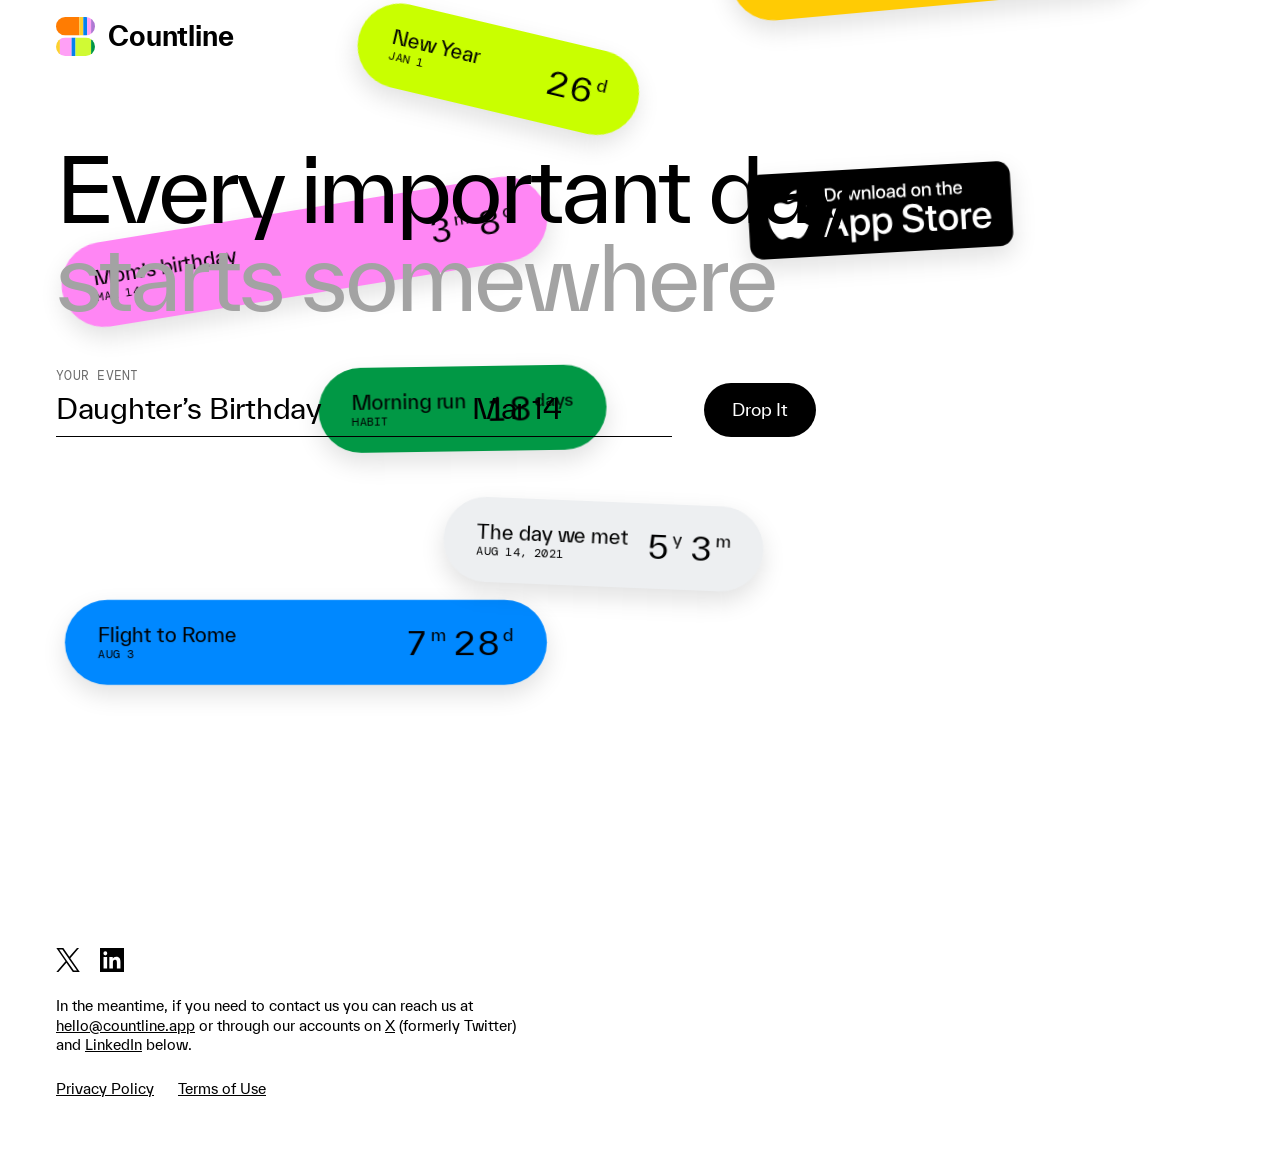
==== commit b3f42c4f: "Redesign website with new codebase Complete website redesign: new HTML structure with SVG logo, spli" ====
--- a/index.html
+++ b/index.html
@@ -2,77 +2,91 @@
 <html lang="en">
 <head>
   <meta charset="UTF-8">
-  <meta name="viewport" content="width=device-width, initial-scale=1.0">
+  <meta name="viewport" content="width=device-width, initial-scale=1, viewport-fit=cover">
   <link rel="icon" type="image/svg+xml" href="img/favicon.svg">
   <title>Countline — Countdown App for Important Dates</title>
   <meta name="description" content="Count days until important events, plan with checklists, set reminders, and keep upcoming moments visible with clean widgets.">
-  <meta name="keywords" content="countdown app, event planner, date tracker, days counter, checklist app, reminders, widgets, birthday countdown, vacation countdown, anniversary countdown, goal tracker, holiday countdown, milestone tracker, todo checklist, personal planner">
-  <link rel="stylesheet" href="style.css">
+  <meta name="theme-color" content="#ffffff">
+  <link rel="preconnect" href="https://fonts.googleapis.com">
+  <link rel="preconnect" href="https://fonts.gstatic.com" crossorigin>
+  <link rel="stylesheet" href="https://fonts.googleapis.com/css2?family=DM+Mono:wght@400&display=swap">
+  <link rel="stylesheet" href="site.css">
 </head>
-<body class="home">
-  <div class="page">
-    <!-- Logo -->
-    <div class="logo">
-      <div class="logo-icon">
-        <div class="row">
-          <div class="bar"></div>
-          <div class="bar"></div>
-          <div class="bar"></div>
-          <div class="bar"></div>
-          <div class="bar"></div>
-        </div>
-        <div class="row">
-          <div class="bar"></div>
-          <div class="bar"></div>
-          <div class="bar"></div>
-          <div class="bar"></div>
-          <div class="bar"></div>
-        </div>
+<body>
+  <header class="site-header">
+    <a class="logo" href="./" aria-label="Countline home">
+      <svg class="logo-mark" viewBox="4 4 40 40" aria-hidden="true">
+        <defs>
+          <clipPath id="pill-a"><rect x="4" y="4" width="40" height="18.86" rx="9.43"/></clipPath>
+          <clipPath id="pill-b"><rect x="4" y="25.14" width="40" height="18.86" rx="9.43"/></clipPath>
+        </defs>
+        <g clip-path="url(#pill-a)">
+          <rect x="4" y="4" width="24" height="19" fill="#FF7C02"/><rect x="28" y="4" width="4" height="19" fill="#FCD12D"/><rect x="32" y="4" width="4" height="19" fill="#0381EF"/><rect x="36" y="4" width="4" height="19" fill="#FFA0F6"/><rect x="40" y="4" width="4" height="19" fill="#AF78D3"/>
+        </g>
+        <g clip-path="url(#pill-b)">
+          <rect x="4" y="25" width="4" height="19" fill="#FCD12D"/><rect x="8" y="25" width="12" height="19" fill="#FFA0F6"/><rect x="20" y="25" width="4" height="19" fill="#0381EF"/><rect x="24" y="25" width="16" height="19" fill="#D0FA34"/><rect x="40" y="25" width="4" height="19" fill="#019644"/>
+        </g>
+      </svg>
+      <span class="logo-text">Countline</span>
+    </a>
+  </header>
+
+  <main>
+    <section class="hero" aria-labelledby="hero-title">
+      <div class="hero-head">
+        <h1 id="hero-title">Every important day <span class="grey">starts somewhere</span></h1>
+
+        <form class="drop" id="drop-form" novalidate>
+          <div class="drop-input">
+            <label class="field field-event" for="event-name">
+              <span class="field-label">Your Event</span>
+              <input id="event-name" name="event" type="text" maxlength="32" autocomplete="off" spellcheck="false" value="Daughter’s Birthday">
+            </label>
+            <button class="field field-date" id="date-button" type="button" aria-haspopup="dialog" aria-expanded="false" aria-controls="calendar">
+              <span class="visually-hidden">Date: </span><span id="date-label">Mar 14</span>
+            </button>
+          </div>
+          <button class="btn" type="submit">Drop It</button>
+
+          <div class="calendar" id="calendar" role="dialog" aria-modal="false" aria-label="Choose a date" hidden>
+            <div class="cal-month">
+              <span id="cal-title">March 2026</span>
+              <span class="cal-nav">
+                <button type="button" id="cal-prev" aria-label="Previous month"><svg viewBox="0 0 24 24" aria-hidden="true"><path d="M14.5 6l-6 6 6 6"/></svg></button>
+                <button type="button" id="cal-next" aria-label="Next month"><svg viewBox="0 0 24 24" aria-hidden="true"><path d="M9.5 6l6 6-6 6"/></svg></button>
+              </span>
+            </div>
+            <div class="cal-dow" aria-hidden="true"><span>Mon</span><span>Tue</span><span>Wed</span><span>Thu</span><span>Fri</span><span>Sat</span><span>Sun</span></div>
+            <div class="cal-days" id="cal-days" role="grid"></div>
+          </div>
+        </form>
       </div>
-      <span class="logo-text">Countline</span>
-    </div>
 
-    <!-- Main Content -->
-    <div class="content">
-      <h1 class="headline">Count the days.<br>Prepare for what<br>matters.</h1>
-      <p class="description">Countline helps you track important events, plan the steps before them, and keep every meaningful date clear with countdowns, checklists, reminders, and widgets.</p>
-      <a href="https://apps.apple.com/app/id6771420862" class="store-button" aria-label="Download on the App Store">
-        <img src="img/appstore-button.svg" alt="Coming Soon on the App Store" width="186" height="60">
-      </a>
-    </div>
+      <div class="pile-floor" aria-hidden="true"></div>
+      <div class="stage" id="stage" aria-label="A pile of countdown cards. Drag and throw them." role="img"></div>
+      <p class="tilt-hint" id="tilt-hint" hidden>Tilt your phone to move the cards</p>
+    </section>
 
-    <!-- Bottom -->
-    <div class="bottom">
+    <section class="bottom" aria-label="Contact">
       <div class="social-icons">
         <a href="https://x.com/countlineapp" target="_blank" rel="noopener" aria-label="X (formerly Twitter)">
-          <svg viewBox="0 0 24 24" fill="none" xmlns="http://www.w3.org/2000/svg">
-            <path d="M14.29 10.16L23.03 0h-2.07l-7.6 8.83L7.33 0H.34l9.16 13.34L.34 24h2.07l8.01-9.31 6.4 9.31h6.99l-9.5-13.84Zm-2.84 3.3l-.93-1.33L3.16 1.56h3.18l5.96 8.53.93 1.33 7.75 11.09h-3.18l-6.35-9.05Z" fill="currentColor"/>
-          </svg>
+          <svg viewBox="0 0 24 24" aria-hidden="true"><path d="M14.29 10.16L23.03 0h-2.07l-7.6 8.83L7.33 0H.34l9.16 13.34L.34 24h2.07l8.01-9.31 6.4 9.31h6.99l-9.5-13.84Zm-2.84 3.3l-.93-1.33L3.16 1.56h3.18l5.96 8.53.93 1.33 7.75 11.09h-3.18l-6.35-9.05Z" fill="currentColor"/></svg>
         </a>
         <a href="https://linkedin.com/company/countlineapp" target="_blank" rel="noopener" aria-label="LinkedIn">
-          <svg viewBox="0 0 24 24" fill="none" xmlns="http://www.w3.org/2000/svg">
-            <path d="M24 24H0V0h24v24ZM3.55 20.46h3.57V9H3.55v11.46ZM16.18 8.72c-1.73 0-2.9.95-3.37 1.85h-.05V9H9.35v11.46h3.56v-5.67c0-1.49.28-2.94 2.13-2.94 1.83 0 1.85 1.71 1.85 3.04v5.57h3.56v-6.28c0-3.09-.67-5.46-4.27-5.46ZM5.33 3.3a2.07 2.07 0 0 0 0 4.13 2.07 2.07 0 0 0 0-4.13Z" fill="currentColor"/>
-          </svg>
+          <svg viewBox="0 0 24 24" aria-hidden="true"><path d="M24 24H0V0h24v24ZM3.55 20.46h3.57V9H3.55v11.46ZM16.18 8.72c-1.73 0-2.9.95-3.37 1.85h-.05V9H9.35v11.46h3.56v-5.67c0-1.49.28-2.94 2.13-2.94 1.83 0 1.85 1.71 1.85 3.04v5.57h3.56v-6.28c0-3.09-.67-5.46-4.27-5.46ZM5.33 3.3a2.07 2.07 0 0 0 0 4.13 2.07 2.07 0 0 0 0-4.13Z" fill="currentColor"/></svg>
         </a>
       </div>
-      <p class="contact-text">In the meantime, if you need to contact us you can reach us at <a href="mailto:hello@countline.app">hello@countline.app</a> or through our accounts on <a href="https://x.com/countlineapp" target="_blank" rel="noopener">X</a> (formerly Twitter) and <a href="https://linkedin.com/company/countlineapp" target="_blank" rel="noopener">LinkedIn</a> below.</p>
-      <div class="legal-links">
+      <p>In the meantime, if you need to contact us you can reach us at <a href="mailto:hello@countline.app">hello@countline.app</a> or through our accounts on <a href="https://x.com/countlineapp" target="_blank" rel="noopener">X</a> (formerly Twitter) and <a href="https://linkedin.com/company/countlineapp" target="_blank" rel="noopener">LinkedIn</a> below.</p>
+      <nav class="legal-links" aria-label="Legal">
         <a href="privacy.html">Privacy Policy</a>
         <a href="terms.html">Terms of Use</a>
-        <a href="accessibility.html">Accessibility</a>
-      </div>
-    </div>
+        <a href="https://apps.apple.com/app/id6771420862" target="_blank" rel="noopener" class="visually-hidden">Download Countline on the App Store</a>
+      </nav>
+    </section>
+  </main>
 
-    <!-- Phone Mockups -->
-    <div class="phones">
-      <div class="phone phone-1">
-        <img src="img/phone-events.png" alt="Countline app showing event countdown list" width="730" height="1418">
-      </div>
-      <div class="phone phone-2">
-        <img src="img/phone-detail.png" alt="Countline app showing Summer Vacation event details with checklist" width="730" height="1418">
-      </div>
-    </div>
-  </div>
+  <script src="vendor/matter.min.js"></script>
+  <script src="app.js"></script>
   <script async data-id="101505988" src="//static.getclicky.com/js"></script>
   <noscript><p><img alt="Clicky" width="1" height="1" src="//in.getclicky.com/101505988ns.gif" /></p></noscript>
 </body>
--- a/site.css
+++ b/site.css
@@ -0,0 +1,352 @@
+/* Countline — home hero (Figma: Web-Site_Update, Home v3 Desktop 1441 / Tablet 834 / Mobile 390) */
+
+@font-face {
+  font-family: 'TWK Everett';
+  src: url('font/TWKEverett-Regular-web.woff2') format('woff2'), url('font/TWKEverett-Regular-web.woff') format('woff');
+  font-weight: 400 600; /* no Medium web file yet: Regular stands in for Medium */
+  font-style: normal;
+  font-display: swap;
+}
+@font-face {
+  font-family: 'TWK Everett';
+  src: url('font/TWKEverett-Bold-web.woff2') format('woff2'), url('font/TWKEverett-Bold-web.woff') format('woff');
+  font-weight: 700;
+  font-style: normal;
+  font-display: swap;
+}
+
+:root {
+  --ink: #000000;
+  --ink-2: #6b6b6b;
+  --ink-3: #a3a3a3;
+  --line: #000000;
+  --surface: #ffffff;
+  --secondary: #edeff1;
+  --grey: #edeff1;
+  --lime: #c9ff00; --pink: #ff86f4; --blue: #0088ff; --orange: #ff5b02; --purple: #ae56e8; --yellow: #ffcb04; --green: #019845;
+  --sans: 'TWK Everett', 'Helvetica Neue', Arial, sans-serif;
+  --mono: 'TWK Everett Mono', 'DM Mono', ui-monospace, 'SF Mono', Menlo, monospace;
+  --side: 56px;
+  --header: 72px;
+  --h1: 88px;
+  --pile-min: 240px;
+  --value: 28px;
+  color-scheme: light;
+}
+
+*, *::before, *::after { margin: 0; padding: 0; box-sizing: border-box; }
+html { -webkit-text-size-adjust: 100%; }
+body {
+  font-family: var(--sans);
+  background: var(--surface);
+  color: var(--ink);
+  -webkit-font-smoothing: antialiased;
+  overflow-x: hidden;
+}
+a { color: inherit; }
+button { font: inherit; color: inherit; background: none; border: 0; cursor: pointer; }
+:focus-visible { outline: 3px solid var(--blue); outline-offset: 3px; }
+.visually-hidden { position: absolute !important; width: 1px; height: 1px; overflow: hidden; clip: rect(0 0 0 0); white-space: nowrap; }
+
+/* ── Header: logo only ── */
+.site-header {
+  position: relative;
+  z-index: 3;
+  height: var(--header);
+  display: flex;
+  align-items: center;
+  padding-left: max(var(--side), env(safe-area-inset-left, 0px));
+  padding-right: max(var(--side), env(safe-area-inset-right, 0px));
+  max-width: 1440px;
+  margin: 0 auto;
+  pointer-events: none;
+}
+.logo { display: inline-flex; align-items: center; gap: 13px; text-decoration: none; pointer-events: auto; }
+.logo-mark { width: 39px; height: 39px; flex: none; }
+.logo-text { font-weight: 700; font-size: 26px; line-height: 1.2; letter-spacing: -0.005em; }
+
+/* ── Hero ── */
+.hero {
+  position: relative;
+  max-width: 1440px;
+  margin: 0 auto;
+  padding-top: 72px;
+  /* the whole first screen fits the browser; only the contact block sits below */
+  height: calc(100vh - var(--header));
+  height: calc(100svh - var(--header));
+  min-height: 560px;
+  display: flex;
+  flex-direction: column;
+}
+.hero-head {
+  position: relative;
+  z-index: 2;
+  display: flex;
+  flex-direction: column;
+  gap: 48px;
+  padding-left: max(var(--side), env(safe-area-inset-left, 0px));
+  padding-right: max(var(--side), env(safe-area-inset-right, 0px));
+  pointer-events: none; /* cards behind the text stay draggable */
+}
+.hero-head form { pointer-events: auto; }
+
+h1 {
+  font-weight: 500;
+  font-size: var(--h1);
+  line-height: 1;
+  letter-spacing: -0.035em;
+  max-width: 10em;
+  text-wrap: balance;
+  user-select: none;
+  -webkit-user-select: none;
+}
+h1 .grey { color: var(--ink-3); }
+
+/* Drop form: one underline across event + date, button on the right */
+.drop {
+  position: relative;
+  display: flex;
+  align-items: flex-end;
+  gap: 32px;
+  width: min(760px, 100%);
+}
+.drop-input {
+  flex: 1;
+  min-width: 0;
+  display: flex;
+  align-items: flex-end;
+  border-bottom: 1px solid var(--line);
+}
+.field { display: flex; flex-direction: column; gap: 8px; min-width: 0; padding-bottom: 12px; }
+.field-event { flex: 1; }
+.field-label {
+  font-family: var(--mono);
+  font-size: 13px;
+  line-height: 16px;
+  letter-spacing: 0.02em;
+  text-transform: uppercase;
+  color: var(--ink-2);
+  user-select: none;
+  -webkit-user-select: none;
+}
+.field input, .field-date {
+  font-family: var(--sans);
+  font-weight: 500;
+  font-size: var(--value);
+  line-height: 32px;
+  letter-spacing: -0.01em;
+  color: var(--ink);
+  background: transparent;
+  border: 0;
+  border-radius: 0;
+  padding: 0;
+  width: 100%;
+  min-width: 0;
+  outline: none;
+}
+.field input:focus-visible { outline: none; }
+.drop-input:has(input:focus) { border-bottom-color: var(--blue); box-shadow: 0 1px 0 var(--blue); }
+.field-date {
+  flex: none;
+  width: 200px;
+  text-align: right;
+  padding-bottom: 12px;
+  white-space: nowrap;
+  user-select: none;
+  -webkit-user-select: none;
+}
+.field-date[aria-expanded="true"] #date-label { text-decoration: underline; text-decoration-thickness: 2px; text-underline-offset: 6px; }
+
+.btn {
+  flex: none;
+  height: 54px;
+  padding: 0 28px;
+  border-radius: 999px;
+  background: var(--ink);
+  color: #fff;
+  font-weight: 500;
+  font-size: 17px;
+  line-height: 20px;
+  white-space: nowrap;
+  user-select: none;
+  -webkit-user-select: none;
+  transition: transform .15s ease;
+}
+.btn:hover { transform: translateY(-1px); }
+.btn:active { transform: translateY(1px); }
+
+/* ── Calendar popover (DatePickerSheet, calendar part) ── */
+.calendar {
+  position: absolute;
+  top: calc(100% + 12px);
+  left: 0;
+  z-index: 5;
+  width: 402px;
+  max-width: 100%;
+  padding: 20px 20px 20px;
+  background: var(--surface);
+  border-radius: 24px;
+  box-shadow: 0 16px 40px rgba(0, 0, 0, .14);
+  user-select: none;
+  -webkit-user-select: none;
+}
+.calendar[hidden] { display: none; }
+.cal-top { display: flex; justify-content: space-between; margin-bottom: 20px; }
+.cal-icon { width: 40px; height: 40px; border-radius: 50%; display: grid; place-items: center; }
+.cal-icon svg { width: 22px; height: 22px; fill: none; stroke-width: 2; stroke-linecap: round; stroke-linejoin: round; }
+.cal-close { background: var(--secondary); }
+.cal-close svg { stroke: var(--ink); }
+.cal-ok { background: var(--ink); }
+.cal-ok svg { stroke: #fff; }
+.cal-month { display: flex; justify-content: space-between; align-items: center; font-weight: 500; font-size: 17px; margin-bottom: 14px; padding-inline: 4px; }
+.cal-nav { display: flex; gap: 4px; }
+.cal-nav button { width: 32px; height: 32px; display: grid; place-items: center; border-radius: 50%; }
+.cal-nav button:hover { background: var(--secondary); }
+.cal-nav svg { width: 20px; height: 20px; fill: none; stroke: var(--ink); stroke-width: 2; stroke-linecap: round; stroke-linejoin: round; }
+.cal-dow, .cal-days { display: grid; grid-template-columns: repeat(7, 1fr); text-align: center; }
+.cal-dow { font-family: var(--mono); font-size: 11px; letter-spacing: .04em; text-transform: uppercase; color: var(--ink-2); margin-bottom: 6px; }
+.cal-days { row-gap: 4px; }
+.cal-days button {
+  justify-self: center;
+  width: 40px; height: 40px;
+  border-radius: 50%;
+  font-size: 16px;
+  font-variant-numeric: tabular-nums;
+}
+.cal-days button:hover { background: var(--secondary); }
+.cal-days button.out { color: var(--ink-3); }
+.cal-days button.today { box-shadow: inset 0 0 0 1px var(--ink); }
+.cal-days button[aria-selected="true"] { background: var(--ink); color: #fff; }
+
+/* ── Pile ── */
+.pile-floor { flex: 1 1 auto; min-height: var(--pile-min); }
+.stage {
+  position: absolute;
+  left: 0; right: 0;
+  top: calc(-1 * var(--header));
+  bottom: 0;
+  z-index: 1;
+  overflow: hidden;
+  touch-action: pan-y;
+  cursor: grab;
+  user-select: none;
+  -webkit-user-select: none;
+  -webkit-touch-callout: none;
+  -webkit-tap-highlight-color: transparent;
+}
+.stage.dragging { cursor: grabbing; }
+.stage * { user-select: none; -webkit-user-select: none; }
+
+.card, .chip, .store-card {
+  position: absolute;
+  left: 0; top: 0;
+  will-change: transform;
+  box-shadow: 0 10px 24px rgba(0, 0, 0, .12);
+}
+.card {
+  --s: 1;
+  height: calc(92px * var(--s));
+  border-radius: calc(46px * var(--s));
+  padding: 0 calc(36px * var(--s));
+  display: flex;
+  align-items: center;
+  justify-content: space-between;
+  gap: calc(12px * var(--s));
+  color: var(--ink);
+}
+.card .name { font-weight: 500; font-size: calc(21px * var(--s)); line-height: 1.15; letter-spacing: -0.005em; white-space: nowrap; }
+.card .date { font-family: var(--mono); font-size: calc(13px * var(--s)); line-height: 1.25; letter-spacing: .02em; text-transform: uppercase; margin-top: calc(2px * var(--s)); white-space: nowrap; }
+.card .val { display: flex; align-items: flex-start; white-space: nowrap; font-variant-numeric: tabular-nums; }
+.card .val b { font-weight: 500; font-size: calc(34px * var(--s)); line-height: 1; letter-spacing: -0.02em; }
+.card .val sup { font-size: calc(18px * var(--s)); line-height: 1; margin: 0 calc(8px * var(--s)) 0 calc(3px * var(--s)); }
+.card .val sup:last-child { margin-right: 0; }
+
+.chip {
+  --s: 1;
+  border-radius: 50%;
+  display: grid;
+  place-items: center;
+  text-align: center;
+}
+.chip svg { width: calc(36px * var(--s)); height: calc(36px * var(--s)); fill: none; stroke-width: 2; stroke-linecap: round; stroke-linejoin: round; }
+.chip-plus { background: #fff; border: 1px solid var(--secondary); }
+.chip-plus svg { stroke: var(--ink); }
+.chip-check { background: var(--ink); }
+.chip-check svg { stroke: #fff; }
+.chip-shake { background: var(--ink); color: #fff; }
+.chip-shake b { display: block; font-weight: 500; font-size: calc(28px * var(--s)); line-height: 1.05; letter-spacing: -0.02em; }
+.chip-shake span { display: block; font-family: var(--mono); font-size: calc(13px * var(--s)); letter-spacing: .02em; text-transform: uppercase; }
+.chip-plus, .chip-shake, .store-card { cursor: pointer; }
+
+.store-card { border-radius: calc(14px * var(--s, 1)); }
+.store-card img { display: block; width: 100%; height: 100%; pointer-events: none; }
+
+.tilt-hint {
+  position: absolute;
+  left: 0; right: 0;
+  bottom: 12px;
+  z-index: 2;
+  text-align: center;
+  font-family: var(--mono);
+  font-size: 12px;
+  letter-spacing: .04em;
+  text-transform: uppercase;
+  color: var(--ink-2);
+  pointer-events: none;
+}
+
+/* ── Bottom ── */
+.bottom {
+  max-width: 1440px;
+  margin: 0 auto;
+  padding: 48px max(var(--side), env(safe-area-inset-right, 0px)) 64px max(var(--side), env(safe-area-inset-left, 0px));
+  display: flex;
+  flex-direction: column;
+  gap: 24px;
+  font-size: 14px;
+  line-height: 1.4;
+}
+.bottom p { max-width: 480px; }
+.social-icons { display: flex; gap: 20px; }
+.social-icons a { display: flex; transition: opacity .2s; }
+.social-icons a:hover { opacity: .6; }
+.social-icons svg { width: 24px; height: 24px; }
+.legal-links { display: flex; gap: 24px; }
+
+/* ── Tablet ── */
+@media (max-width: 1100px) {
+  :root { --side: 32px; --h1: 64px; --pile-min: 260px; }
+  .hero { padding-top: 56px; }
+  .hero-head { gap: 40px; }
+  .drop { width: 100%; }
+  .field-date { width: 180px; }
+}
+
+/* ── Mobile ── */
+@media (max-width: 640px) {
+  :root { --side: 16px; --h1: 44px; --pile-min: 240px; --value: 22px; }
+  .hero { min-height: 600px; }
+  .hero { padding-top: 40px; }
+  .hero-head { gap: 32px; }
+  h1 { max-width: none; }
+  .drop { flex-direction: column; align-items: stretch; gap: 20px; }
+  .field-date { width: auto; min-width: 96px; padding-left: 12px; }
+  .btn { width: 100%; }
+  .calendar { width: 100%; top: 81px; }
+  .cal-days button { width: 38px; height: 38px; }
+}
+
+/* short laptop screens: tighter head so the pile keeps room */
+@media (min-width: 641px) and (max-height: 860px) {
+  :root { --h1: 72px; }
+  .hero { padding-top: 40px; }
+  .hero-head { gap: 32px; }
+}
+@media (min-width: 641px) and (max-height: 700px) {
+  :root { --h1: 56px; }
+  .hero { padding-top: 24px; }
+}
+
+@media (prefers-reduced-motion: reduce) {
+  .btn { transition: none; }
+}
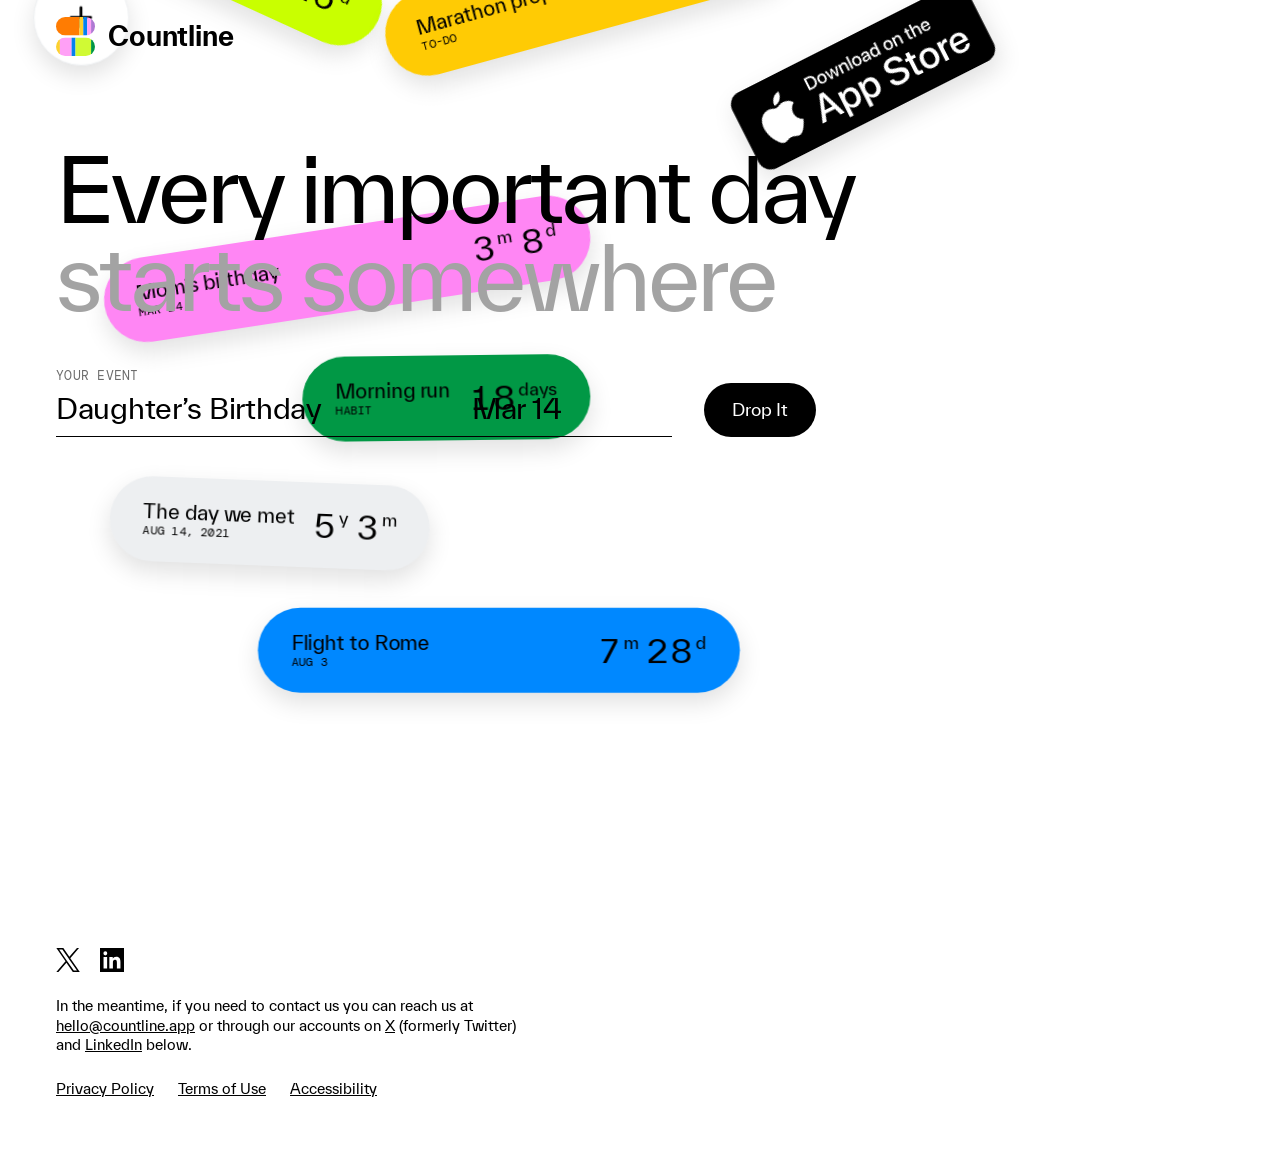
==== commit 8114e0a6: "Add Accessibility link to footer navigation Co-Authored-By: Claude Opus 4.6 <noreply@anthropic.com>" ====
--- a/index.html
+++ b/index.html
@@ -80,6 +80,7 @@
       <nav class="legal-links" aria-label="Legal">
         <a href="privacy.html">Privacy Policy</a>
         <a href="terms.html">Terms of Use</a>
+        <a href="accessibility.html">Accessibility</a>
         <a href="https://apps.apple.com/app/id6771420862" target="_blank" rel="noopener" class="visually-hidden">Download Countline on the App Store</a>
       </nav>
     </section>
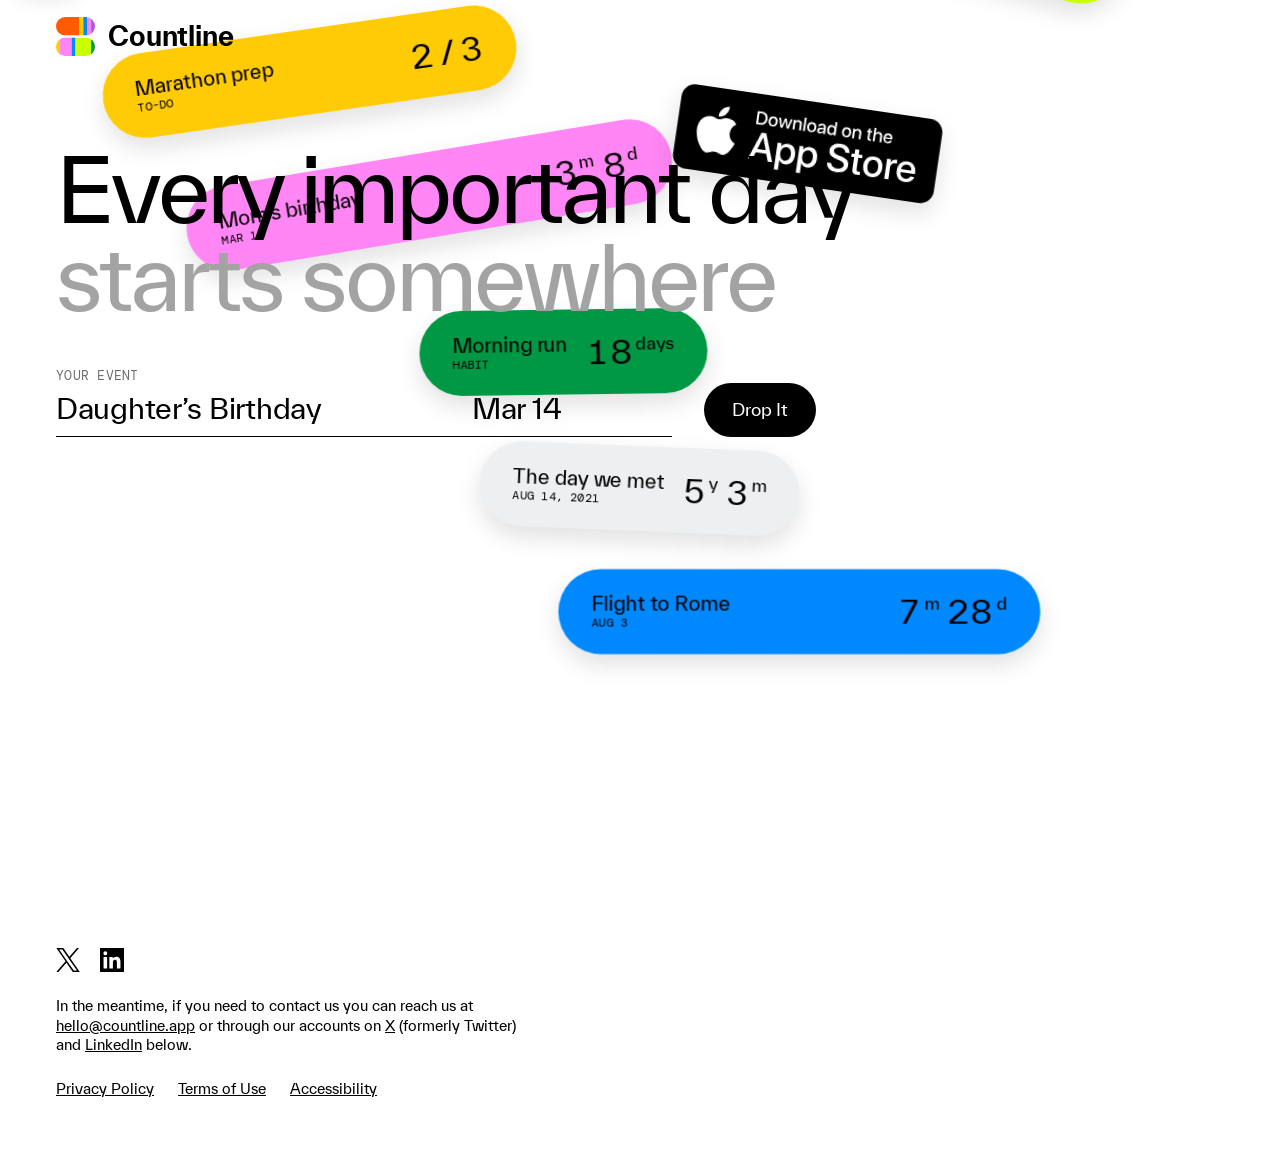
==== commit cc46c822: "Update logo colors to match new Figma branding Co-Authored-By: Claude Opus 4.6 <noreply@anthropic.co" ====
--- a/index.html
+++ b/index.html
@@ -21,10 +21,10 @@
           <clipPath id="pill-b"><rect x="4" y="25.14" width="40" height="18.86" rx="9.43"/></clipPath>
         </defs>
         <g clip-path="url(#pill-a)">
-          <rect x="4" y="4" width="24" height="19" fill="#FF7C02"/><rect x="28" y="4" width="4" height="19" fill="#FCD12D"/><rect x="32" y="4" width="4" height="19" fill="#0381EF"/><rect x="36" y="4" width="4" height="19" fill="#FFA0F6"/><rect x="40" y="4" width="4" height="19" fill="#AF78D3"/>
+          <rect x="4" y="4" width="24" height="19" fill="#FF5B02"/><rect x="28" y="4" width="4" height="19" fill="#FFCB04"/><rect x="32" y="4" width="4" height="19" fill="#0088FF"/><rect x="36" y="4" width="4" height="19" fill="#FF86F4"/><rect x="40" y="4" width="4" height="19" fill="#AE56E8"/>
         </g>
         <g clip-path="url(#pill-b)">
-          <rect x="4" y="25" width="4" height="19" fill="#FCD12D"/><rect x="8" y="25" width="12" height="19" fill="#FFA0F6"/><rect x="20" y="25" width="4" height="19" fill="#0381EF"/><rect x="24" y="25" width="16" height="19" fill="#D0FA34"/><rect x="40" y="25" width="4" height="19" fill="#019644"/>
+          <rect x="4" y="25" width="4" height="19" fill="#FFCB04"/><rect x="8" y="25" width="12" height="19" fill="#FF86F4"/><rect x="20" y="25" width="4" height="19" fill="#0088FF"/><rect x="24" y="25" width="16" height="19" fill="#C9FF00"/><rect x="40" y="25" width="4" height="19" fill="#019845"/>
         </g>
       </svg>
       <span class="logo-text">Countline</span>
--- a/site.css
+++ b/site.css
@@ -331,7 +331,7 @@
   h1 { max-width: none; }
   .drop { flex-direction: column; align-items: stretch; gap: 20px; }
   .field-date { width: auto; min-width: 96px; padding-left: 12px; }
-  .btn { width: 100%; }
+  .drop .btn { display: none; }
   .calendar { width: 100%; top: 81px; }
   .cal-days button { width: 38px; height: 38px; }
 }
@@ -350,3 +350,85 @@
 @media (prefers-reduced-motion: reduce) {
   .btn { transition: none; }
 }
+
+/* ══════════════════════════════════════
+   Legal Pages (Privacy, Terms, Accessibility)
+   ══════════════════════════════════════ */
+
+.legal-page {
+  max-width: 1440px;
+  margin: 0 auto;
+  padding: 40px max(var(--side), env(safe-area-inset-left, 0px)) 80px;
+  display: flex;
+  flex-direction: column;
+  align-items: center;
+  gap: 40px;
+}
+
+.legal-page .title,
+.legal-page .text {
+  width: 100%;
+  max-width: 740px;
+}
+
+.legal-page .title {
+  font-weight: 700;
+  font-size: 36px;
+  line-height: 1;
+}
+
+.legal-page .text {
+  display: flex;
+  flex-direction: column;
+  gap: 24px;
+}
+
+.legal-page .text h2 {
+  font-weight: 700;
+  font-size: 18px;
+  line-height: 20px;
+}
+
+.legal-page .text p {
+  font-weight: 400;
+  font-size: 16px;
+  line-height: 18px;
+  letter-spacing: -0.43px;
+}
+
+.legal-page .text a {
+  text-decoration: underline;
+  text-decoration-skip-ink: none;
+}
+
+.feature-list {
+  list-style: none;
+  display: flex;
+  flex-direction: column;
+  gap: 16px;
+}
+
+.feature-list li {
+  display: flex;
+  align-items: flex-start;
+  gap: 16px;
+  font-weight: 400;
+  font-size: 16px;
+  line-height: 18px;
+  letter-spacing: -0.43px;
+}
+
+.feature-list .bullet {
+  flex-shrink: 0;
+}
+
+@media (max-width: 640px) {
+  .legal-page {
+    gap: 24px;
+    padding-bottom: 48px;
+  }
+
+  .legal-page .title {
+    font-size: 28px;
+  }
+}
